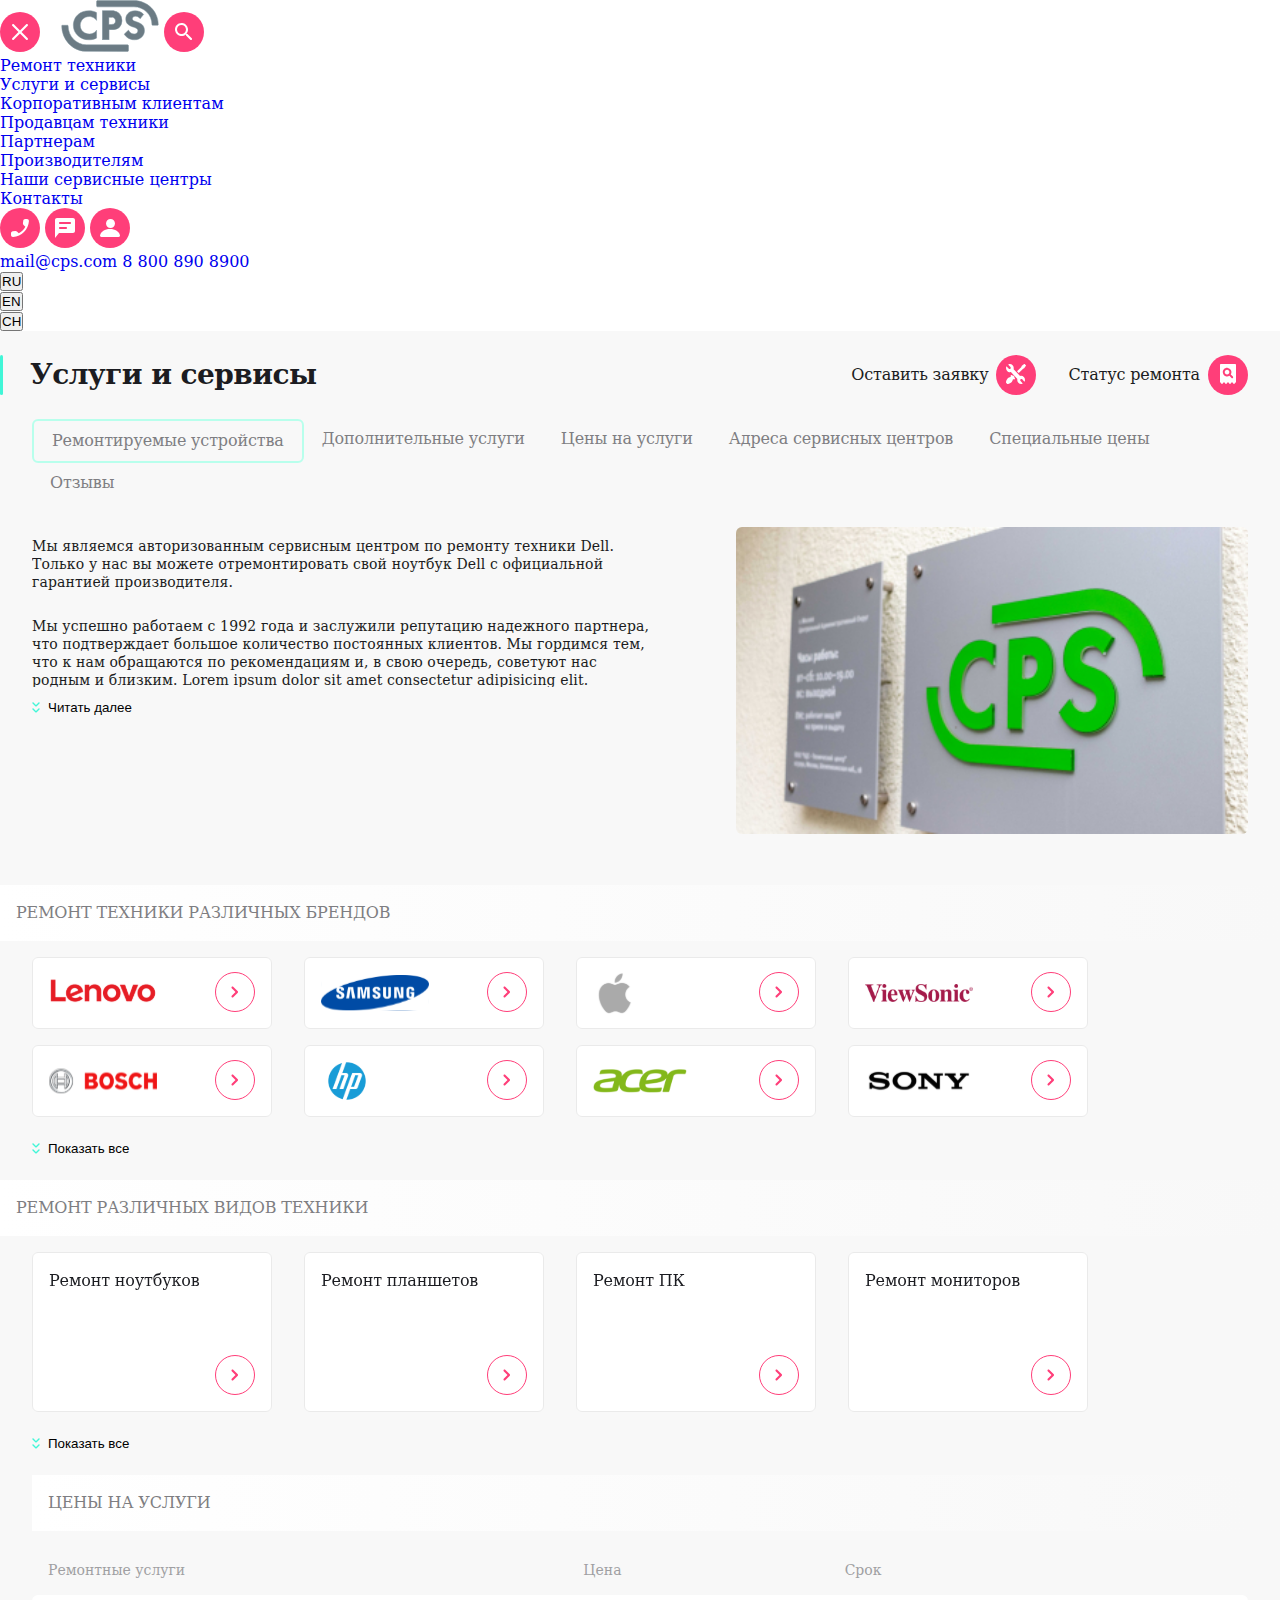
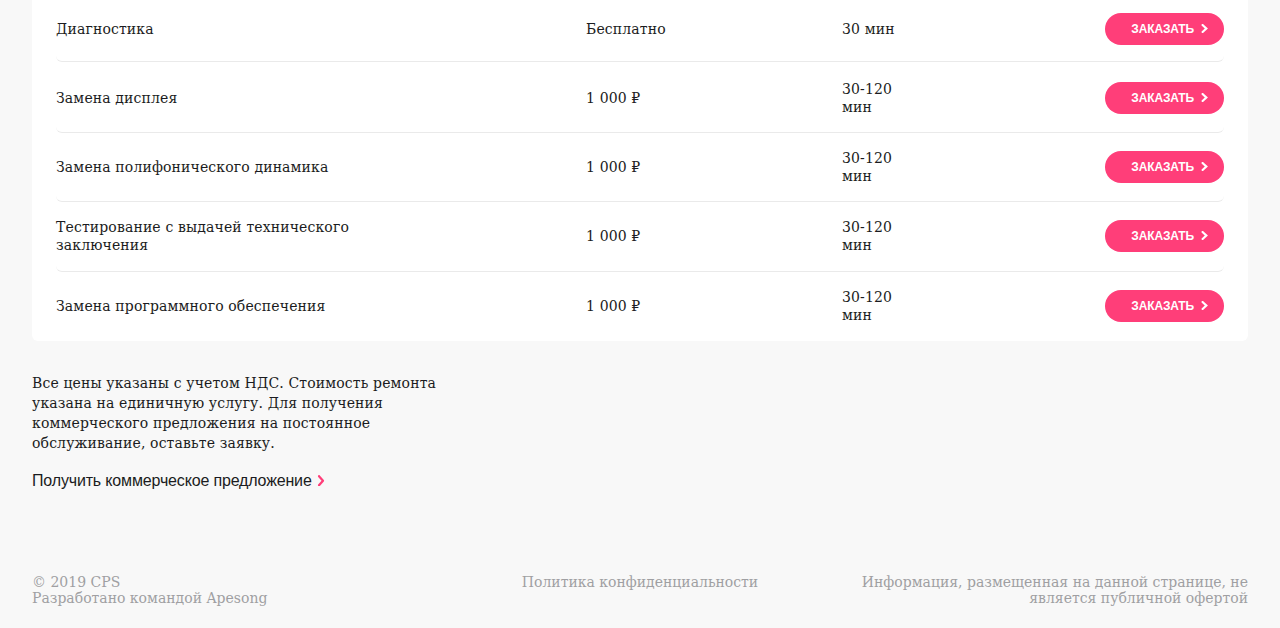
==== index.html @ eab9029c "feat: implement clickable menu for tablet" ====
<!DOCTYPE html>
<html lang="en">

<head>
  <meta charset="UTF-8">
  <meta name="viewport" content="width=device-width, initial-scale=1.0">
  <title>CPS website</title>
  <link rel="stylesheet" href="https://cdn.jsdelivr.net/npm/swiper@11/swiper-bundle.min.css" />
  <script src="https://cdn.jsdelivr.net/npm/swiper@11/swiper-bundle.min.js"></script>
  <link rel="stylesheet" href="./styles/style.css">
</head>

<body>
  <div class="overlay overlay-menu overlay--hidden"></div>
  <aside class="menu">
    <header class="menu__header">
      <button class="nav-button nav-button__menu-close">
      </button>
      <a class="menu__header-logo" href="#">
        <img src="img/menu/logo.svg" alt="cps logo">
      </a>
      <button class="nav-button nav-button__search">
      </button>
    </header>
    <nav class="menu__nav">
      <ul class="menu__nav-list">
        <li class="menu__nav-item">
          <a href="#" class="menu__nav-link menu__nav-link--active">Ремонт техники</a>
        </li>
        <li>
          <a href="#" class="menu__nav-link">Услуги и сервисы</a>
        </li>
        <li>
          <a href="#" class="menu__nav-link">Корпоративным клиентам</a>
        </li>
        <li>
          <a href="#" class="menu__nav-link">Продавцам техники</a>
        </li>
        <li>
          <a href="#" class="menu__nav-link">Партнерам</a>
        </li>
        <li>
          <a href="#" class="menu__nav-link">Производителям</a>
        </li>
        <li>
          <a href="#" class="menu__nav-link">Наши сервисные центры</a>
        </li>
        <li>
          <a href="#" class="menu__nav-link">Контакты</a>
        </li>
      </ul>
    </nav>
    <footer class="menu__footer">
      <div class="menu__footer-contacts">
        <button class="nav-button nav-button__phone"></button>
        <button class="nav-button nav-button__chat"></button>
        <button class="nav-button nav-button__profile"></button>
      </div>
      <a class="menu__footer-link" href="mailto:mail@cps.com">mail@cps.com</a>
      <a href="tel:+8 800 890 8900" class="menu__footer-phone">8 800 890 8900</a>
      <ul class="menu__footer-btns">
        <li>
          <button class="menu__footer-btn menu__footer-btn--active">RU</button>
        </li>
        <li>
          <button class="menu__footer-btn">EN</button>
        </li>
        <li>
          <button class="menu__footer-btn">CH</button>
        </li>
      </ul>
    </footer>
  </aside>
  <header class="header">
    <nav class="header__nav container">
      <div class="header__left">
        <button class="nav-button nav-button__menu">
        </button>
        <a class="header__logo" href="#">
          <img src="img/header/logo.svg" alt="cps logo">
        </a>
        <hr class="header__hr">
      </div>
      <div class="header__right">
        <div class="header__subright header__subright--hidden">
          <button class="nav-button nav-button__phone">
          </button>
          <button class="nav-button nav-button__chat">
          </button>
          <button class="nav-button nav-button__profile">
          </button>
        </div>
        <hr class="header__hr header__hr--hidden">
        <div class="header__subright">
          <button class="nav-button nav-button__repair">
          </button>
          <button class="nav-button nav-button__status">
          </button>
        </div>
      </div>
    </nav>
  </header>

  <main class="main">
    <section class="main__services services container">
      <div class="services__header">
        <h1 class="services__title">Услуги и сервисы</h1>
        <div class="services__btns">
          <div class="services__btn-box">
            <label class="services__btn-text">Оставить заявку</label>
            <button class="nav-button services__repair">
              <img src="./img/header/repair.svg" alt="repair icon">
            </button>
          </div>
          <div class="services__btn-box">
            <label class="services__btn-text">Статус ремонта</label>
            <button class="nav-button services__status">
              <img src="./img/header/status.svg" alt="status icon">
            </button>
          </div>
        </div>
      </div>
      <nav class="services__slide-menu">
        <ul class="services__tabs">
          <li>
            <a href="#" class="services__tab services__tab--active">Ремонтируемые устройства</a>
          </li>
          <li>
            <a href="#" class="services__tab">Дополнительные услуги</a>
          </li>
          <li>
            <a href="#" class="services__tab">Цены на услуги</a>
          </li>
          <li>
            <a href="#" class="services__tab">Адреса сервисных центров</a>
          </li>
          <li>
            <a href="#" class="services__tab">Специальные цены</a>
          </li>
          <li>
            <a href="#" class="services__tab">Отзывы</a>
          </li>
        </ul>
      </nav>
      <article class="services__tab-content">
        <div class="services__content-box">
          <div class="services__text-box">
            <p class="services__text">Мы являемся авторизованным сервисным центром по ремонту
              техники Dell. Только у нас
              вы можете отремонтировать свой ноутбук Dell с официальной гарантией производителя.</p>
            <p class="services__text">Мы успешно работаем с 1992 года и заслужили репутацию
              надежного партнера, что подтверждает большое количество постоянных клиентов. Мы гордимся тем, что к нам
              обращаются по рекомендациям и, в свою очередь, советуют нас родным и близким. Lorem ipsum dolor sit amet
              consectetur adipisicing elit. Magnam amet ut animi
              commodi eaque dolorum debitis aperiam rem! Suscipit asperiores expedita inventore veritatis laboriosam
              quos?</p>
          </div>
          <div class="more services__more">
            <img src="./img/services/more.svg" alt="" class="more__img">
            <button class="more__btn read-more">
              Читать далее
            </button>
          </div>
        </div>
        <picture class="services__pic">
          <source srcset="./img/services/company-md.jpg" media="(min-width: 768px)">
          <source srcset="./img/services/company-lg.jpg" media="(min-width: 1120px)">
          <img class="services__img" src="./img/services/company-sm.jpg" alt="company image">
        </picture>
      </article>
    </section>
    <section class="service main__service-brands">
      <h2 class="service__title">Ремонт техники различных брендов</h2>
      <div class="service__swiper swiper">
        <ul class="service__list container swiper-wrapper">
          <li class="service__item swiper-slide">
            <img src="./img/service/lenovo.svg" alt="lenovo logo">
            <a href="#" class="arrow-btn service__arrow"></a>
          </li>
          <li class="service__item swiper-slide">
            <img src="./img/service/samsung.svg" alt="samsung logo">
            <a href="#" class="arrow-btn service__arrow"></a>
          </li>
          <li class="service__item swiper-slide">
            <img src="./img/service/apple.svg" alt="apple logo">
            <a href="#" class="arrow-btn service__arrow"></a>
          </li>
          <li class="service__item swiper-slide">
            <img src="./img/service/viewsonic.svg" alt="view sonic logo">
            <a href="#" class="arrow-btn service__arrow"></a>
          </li>
          <li class="service__item swiper-slide">
            <img src="./img/service/bosch.svg" alt="bosch logo">
            <a href="#" class="arrow-btn service__arrow"></a>
          </li>
          <li class="service__item swiper-slide">
            <img src="./img/service/hp.svg" alt="hp logo">
            <a href="#" class="arrow-btn service__arrow"></a>
          </li>
          <li class="service__item swiper-slide">
            <img src="./img/service/acer.svg" alt="acer logo">
            <a href="#" class="arrow-btn service__arrow"></a>
          </li>
          <li class="service__item swiper-slide">
            <img src="./img/service/sony.svg" alt="sony logo">
            <a href="#" class="arrow-btn service__arrow"></a>
          </li>
          <li class="service__item swiper-slide">
            <img src="./img/service/lenovo.svg" alt="lenovo logo">
            <a href="#" class="arrow-btn service__arrow"></a>
          </li>
          <li class="service__item swiper-slide">
            <img src="./img/service/samsung.svg" alt="samsung logo">
            <a href="#" class="arrow-btn service__arrow"></a>
          </li>
          <li class="service__item swiper-slide">
            <img src="./img/service/apple.svg" alt="apple logo">
            <a href="#" class="arrow-btn service__arrow"></a>
          </li>
        </ul>
        <div class="swiper-pagination"></div>
      </div>
      <div class="more service__more container">
        <img src="./img/services/more.svg" alt="" class="more__img">
        <button class="more__btn show-more">
          Показать все
        </button>
      </div>
    </section>
    <section class="service main__service-tech">
      <h2 class="service__title">Ремонт различных видов техники</h2>
      <div class="service__swiper service__swiper--big swiper">
        <ul class="service__list container swiper-wrapper">
          <li class="service__item service__item--big swiper-slide">
            <p class="service__text">Ремонт ноутбуков</p>
            <a href="#" class="arrow-btn service__arrow"></a>
          </li>
          <li class="service__item service__item--big swiper-slide">
            <p class="service__text">Ремонт планшетов</p>
            <a href="#" class="arrow-btn service__arrow"></a>
          </li>
          <li class="service__item service__item--big swiper-slide">
            <p class="service__text">Ремонт ПК </p>
            <a href="#" class="arrow-btn service__arrow"></a>
          </li>
          <li class="service__item service__item--big swiper-slide">
            <p class="service__text">Ремонт мониторов </p>
            <a href="#" class="arrow-btn service__arrow"></a>
          </li>
          <li class="service__item service__item--big swiper-slide">
            <p class="service__text">Ремонт ноутбуков</p>
            <a href="#" class="arrow-btn service__arrow"></a>
          </li>
          <li class="service__item service__item--big swiper-slide">
            <p class="service__text">Ремонт планшетов</p>
            <a href="#" class="arrow-btn service__arrow"></a>
          </li>
          <li class="service__item service__item--big swiper-slide">
            <p class="service__text">Ремонт ПК </p>
            <a href="#" class="arrow-btn service__arrow"></a>
          </li>
          <li class="service__item service__item--big swiper-slide">
            <p class="service__text">Ремонт мониторов </p>
            <a href="#" class="arrow-btn service__arrow"></a>
          </li>
          <li class="service__item service__item--big swiper-slide">
            <p class="service__text">Ремонт ноутбуков</p>
            <a href="#" class="arrow-btn service__arrow"></a>
          </li>
          <li class="service__item service__item--big swiper-slide">
            <p class="service__text">Ремонт планшетов</p>
            <a href="#" class="arrow-btn service__arrow"></a>
          </li>
        </ul>
        <div class="swiper-pagination"></div>
      </div>
      <div class="more service__more container">
        <img src="./img/services/more.svg" alt="" class="more__img">
        <button class="more__btn show-more">
          Показать все
        </button>
      </div>
    </section>
    <section class="price main__service-price container">
      <h2 class="price__title">Цены на услуги</h2>
      <div class="price-item price-item--subtitles-hidden">
        <p class="price-item__subtitle">Ремонтные услуги</p>
        <p class="price-item__subtitle">Цена</p>
        <p class="price-item__subtitle">Срок</p>
      </div>
      <ul class="price__list--hidden">
        <li class="price-item">
          <p class="price-item__desc">Диагностика</p>
          <p class="price-item__desc">Бесплатно</p>
          <p class="price-item__desc">30 мин</p>
          <button class="price-btn">Заказать</button>
        </li>
        <li class="price-item">
          <p class="price-item__desc">Замена дисплея</p>
          <p class="price-item__desc">1 000 ₽</p>
          <p class="price-item__desc">30-120 мин</p>
          <button class="price-btn">Заказать</button>
          </div>
        </li>
        <li class="price-item">
          <p class="price-item__desc">Замена полифонического динамика</p>
          <p class="price-item__desc">1 000 ₽</p>
          <p class="price-item__desc">30-120 мин</p>
          <button class="price-btn">Заказать</button>
          </div>
        </li>
        <li class="price-item">
          <p class="price-item__desc">Тестирование с выдачей технического заключения</p>
          <p class="price-item__desc">1 000 ₽</p>
          <p class="price-item__desc">30-120 мин</p>
          <button class="price-btn">Заказать</button>
        </li>
        <li class="price-item">
          <p class="price-item__desc">Замена программного обеспечения</p>
          <p class="price-item__desc">1 000 ₽</p>
          <p class="price-item__desc">30-120 мин</p>
          <button class="price-btn">Заказать</button>
          </div>
        </li>
      </ul>
      <div class="price__swiper price__swiper-price swiper">
        <ul class="price__list swiper-wrapper">
          <li class="price-item swiper-slide">
            <div class="price-item__box">
              <p class="price-item__subtitle">Ремонтные услуги</p>
              <p class="price-item__desc">Тестирование с выдачей технического заключения</p>
            </div>
            <div class="price-item__box">
              <p class="price-item__subtitle">Цена</p>
              <p class="price-item__desc">Бесплатно</p>
            </div>
            <div class="price-item__box">
              <p class="price-item__subtitle">Срок</p>
              <p class="price-item__desc">30 мин</p>
              <button class="price-btn">Заказать</button>
            </div>
          </li>
          <li class="price-item swiper-slide">
            <div class="price-item__box">
              <p class="price-item__subtitle">Ремонтные услуги</p>
              <p class="price-item__desc">Диагностика</p>
            </div>
            <div class="price-item__box">
              <p class="price-item__subtitle">Цена</p>
              <p class="price-item__desc">Бесплатно</p>
            </div>
            <div class="price-item__box">
              <p class="price-item__subtitle">Срок</p>
              <p class="price-item__desc">30 мин</p>
              <button class="price-btn">Заказать</button>
            </div>
          </li>
          <li class="price-item swiper-slide">
            <div class="price-item__box">
              <p class="price-item__subtitle">Ремонтные услуги</p>
              <p class="price-item__desc">Замена дисплея</p>
            </div>
            <div class="price-item__box">
              <p class="price-item__subtitle">Цена</p>
              <p class="price-item__desc">1 000 ₽</p>
            </div>
            <div class="price-item__box">
              <p class="price-item__subtitle">Срок</p>
              <p class="price-item__desc">30-120 мин</p>
              <button class="price-btn">Заказать</button>
            </div>
          </li>
          <li class="price-item swiper-slide">
            <div class="price-item__box">
              <p class="price-item__subtitle">Ремонтные услуги</p>
              <p class="price-item__desc">Замена полифонического динамика</p>
            </div>
            <div class="price-item__box">
              <p class="price-item__subtitle">Цена</p>
              <p class="price-item__desc">1 000 ₽</p>
            </div>
            <div class="price-item__box">
              <p class="price-item__subtitle">Срок</p>
              <p class="price-item__desc">30-120 мин</p>
              <button class="price-btn">Заказать</button>
            </div>
          </li>
          <li class="price-item swiper-slide">
            <div class="price-item__box">
              <p class="price-item__subtitle">Ремонтные услуги</p>
              <p class="price-item__desc">Замена программного обеспечения</p>
            </div>
            <div class="price-item__box">
              <p class="price-item__subtitle">Цена</p>
              <p class="price-item__desc">1 000 ₽</p>
            </div>
            <div class="price-item__box">
              <p class="price-item__subtitle">Срок</p>
              <p class="price-item__desc">30-120 мин</p>
              <button class="price-btn">Заказать</button>
            </div>
          </li>
        </ul>
        <div class="swiper-pagination"></div>
      </div>
      <p class="price__price-offer">Все цены указаны с учетом НДС. Стоимость ремонта указана на единичную услугу. Для
        получения коммерческого предложения на постоянное обслуживание, оставьте заявку.</p>
      <button class="price__price-btn">Получить коммерческое предложение</button>
    </section>
  </main>

  <footer class="footer">
    <div class="footer__content container">
      <p class="footer__text">© 2019 CPS<br>
        Разработано командой Apesong </p>
      <p class="footer__text">Политика конфиденциальности</p>
      <p class="footer__text">Информация, размещенная на данной странице, не является публичной офертой</p>
    </div>
  </footer>

  <script src="./scripts/swiper.js"></script>
  <script src="./scripts/showRepairServices.js"></script>
  <script src="./scripts/readMore.js"></script>
  <script src="./scripts/menuScript.js"></script>
</body>

</html>
---- styles/style.css ----
.arrow-btn {
  background: url("../../img/service/arrow.svg") no-repeat center;
  width: 40px;
  height: 40px;
  border: 1px solid #ff3e79;
  border-radius: 50%;
  display: block;
}

.container {
  margin: 0 auto;
  padding: 0 16px;
}

.service__title {
  font-weight: 400;
  font-size: 16px;
  line-height: 150%;
  letter-spacing: -0.01em;
  text-transform: uppercase;
  color: #7e7e82;
  margin-bottom: 16px;
  background: linear-gradient(270deg, #f8f8f8 0%, #fff 100%);
  padding: 16px;
}
.service__swiper {
  min-width: 320px;
  height: 115px;
}
.service__swiper--big {
  height: 203px;
}
.service__list {
  display: flex;
  gap: 16px;
}
.service__item {
  display: flex;
  padding: 16px;
  border: 1px solid #eaeaea;
  border-radius: 6px;
  justify-content: space-between;
  align-items: center;
  box-sizing: border-box;
  width: 240px;
  height: 72px;
  background-color: #fff;
}
.service__item--big {
  height: 160px;
  flex-direction: column;
}
.service__text {
  font-weight: 500;
  font-size: 16px;
  line-height: 150%;
  letter-spacing: -0.01em;
  color: #1b1c21;
  align-self: flex-start;
}
.service__arrow {
  align-self: flex-end;
}
.service__item img {
  max-width: 108px;
}

.swiper-pagination-bullet {
  width: 12px;
  height: 12px;
  background-color: #979797;
}

.swiper-pagination-bullet-active {
  background-color: #b5b6bc;
}

.more.service__more {
  display: none;
}

@media (768px <= width < 1120px) {
  .container {
    margin: 0 auto;
    padding: 0 24px;
  }
  .service__header {
    padding: 16px 24px;
    margin-bottom: 24px;
  }
  .service__swiper {
    height: 160px;
    margin-bottom: 24px;
    transition: height 0.3s;
  }
  .service__list {
    flex-wrap: wrap;
    row-gap: 16px;
    -moz-column-gap: 24px;
         column-gap: 24px;
    height: 160px;
  }
  .service__item {
    width: 224px;
  }
  .more.more.service__more {
    display: flex;
  }
}
@media (width >= 1120px) {
  .container {
    margin: 0 auto;
    padding: 0 32px;
  }
  .service__header {
    padding: 16px 32px;
    margin-bottom: 24px;
  }
  .service__swiper {
    height: 160px;
    margin-bottom: 24px;
    transition: height 0.3s;
  }
  .service__list {
    flex-wrap: wrap;
    row-gap: 16px;
    -moz-column-gap: 32px;
         column-gap: 32px;
    height: 160px;
  }
  .service__item {
    width: 240px;
  }
  .more.service__more {
    display: flex;
  }
}
.more {
  display: flex;
  gap: 8px;
  align-items: center;
  cursor: pointer;
}
.more__btn {
  border: none;
  background: none;
  cursor: pointer;
}

.nav-button {
  cursor: pointer;
  background: #ff3e79 no-repeat center;
  transition: opacity 0.3s ease;
}
.nav-button__menu, .nav-button__repair, .nav-button__phone, .nav-button__chat, .nav-button__profile, .nav-button__status, .nav-button__menu-close, .nav-button__search {
  border: none;
  border-radius: 20px;
  width: 40px;
  height: 40px;
}
.nav-button__menu {
  background-image: url(../img/header/menu.svg);
}
.nav-button__phone {
  background-image: url(../img/header/phone.svg);
}
.nav-button__repair {
  background-image: url(../img/header/repair.svg);
}
.nav-button__status {
  background-image: url(../img/header/status.svg);
}
.nav-button__chat {
  background-image: url(../img/header/chat.svg);
}
.nav-button__profile {
  background-image: url(../img/header/profile.svg);
}
.nav-button__menu-close {
  background-image: url(../../img/menu/close.svg);
  margin-right: 16px;
}
.nav-button__search {
  background-image: url(../../img/menu/search.svg);
}

.nav-button:hover {
  opacity: 0.5;
}

.price-btn {
  position: absolute;
  right: 16px;
  bottom: 16px;
  font-weight: 700;
  font-size: 12px;
  line-height: 200%;
  letter-spacing: -0.01em;
  text-transform: uppercase;
  text-align: right;
  color: #fff;
  border: none;
  border-radius: 16px;
  background-color: #ff3e79;
  padding: 4px 16px 4px 12px;
  cursor: pointer;
}

.price-btn::after {
  content: "";
  background: url("../../img/price/order-arrow.svg") no-repeat right;
  display: inline-block;
  width: 7px;
  height: 9px;
  padding-left: 14px;
}

@media (768px <= width < 1120px) {
  .price-btn {
    position: unset;
  }
}
@media (width >= 1120px) {
  .price-btn {
    position: unset;
  }
}
.price-item {
  background-color: #fff;
  border: none;
  border-radius: 6px;
  width: 260px;
  height: 200px;
  display: flex;
  flex-direction: column;
  gap: 16px;
  padding: 16px;
  box-sizing: border-box;
  position: relative;
}
.price-item__box {
  display: flex;
  flex-direction: column;
  gap: 4px;
}
.price-item__subtitle {
  font-weight: 500;
  font-size: 14px;
  line-height: 114%;
  color: #7e7e82;
  opacity: 0.72;
}
.price-item__desc {
  font-weight: 400;
  font-size: 14px;
  line-height: 129%;
  letter-spacing: 0.01em;
  color: #1b1c21;
}

.price-item--subtitles-hidden {
  display: none;
}

@media (768px <= width < 1120px) {
  .price-item {
    width: 100%;
    height: auto;
    border-bottom: 1px solid #eaeaea;
    padding: 16px 0;
    display: grid;
    grid-template-columns: 348px 74px 81px 119px;
    align-items: center;
    justify-content: space-between;
  }
  .price-item:last-child {
    border: none;
  }
  .price-item--subtitles-hidden {
    border: none;
    background-color: #f8f8f8;
    padding: 16px;
  }
}
@media (width >= 1120px) {
  .price-item {
    width: 100%;
    height: auto;
    border-bottom: 1px solid #eaeaea;
    padding: 16px 0;
    display: grid;
    grid-template-columns: 348px 74px 81px 119px;
    align-items: center;
    justify-content: space-between;
  }
  .price-item:last-child {
    border: none;
  }
  .price-item--subtitles-hidden {
    border: none;
    background-color: #f8f8f8;
    padding: 16px;
  }
}
.price__title {
  font-weight: 400;
  font-size: 16px;
  line-height: 150%;
  letter-spacing: -0.01em;
  text-transform: uppercase;
  color: #7e7e82;
  margin-bottom: 16px;
  background: linear-gradient(270deg, #f8f8f8 0%, #fff 100%);
  padding: 16px;
}
.price__swiper {
  min-width: 320px;
  height: 115px;
}
.price__swiper-price {
  height: 244px;
  margin-bottom: 16px;
}
.price__list {
  display: flex;
  gap: 16px;
  position: relative;
}
.price__list--hidden {
  display: none;
}
.price__price-offer {
  font-weight: 400;
  font-size: 14px;
  line-height: 143%;
  letter-spacing: 0.01em;
  color: #1b1c21;
  margin-bottom: 16px;
  max-width: 421px;
}
.price__price-btn {
  font-weight: 500;
  font-size: 16px;
  line-height: 150%;
  letter-spacing: -0.01em;
  color: #1b1c21;
  background-color: #f8f8f8;
  border: none;
  width: 62%;
  text-align: left;
  cursor: pointer;
}
.price__price-btn::after {
  content: "";
  display: inline-block;
  background: url("../../img/price/offer-arrow.svg") no-repeat 0 2px;
  margin-left: 5px;
  width: 8px;
  height: 13px;
}

@media (768px <= width < 1120px) {
  .price__swiper {
    display: none;
  }
  .price__list--hidden {
    display: grid;
    grid-template-rows: repeat(5, 1fr);
    align-items: center;
    border: none;
    border-radius: 6px;
    background-color: #fff;
    padding: 0 16px 0 16px;
    margin-bottom: 24px;
  }
}
@media (width >= 1120px) {
  .price__swiper {
    display: none;
  }
  .price__list--hidden {
    display: grid;
    grid-template-rows: repeat(5, 1fr);
    align-items: center;
    border: none;
    border-radius: 6px;
    background-color: #fff;
    padding: 0 24px;
    margin-bottom: 32px;
  }
}
.nav-button {
  cursor: pointer;
  background: #ff3e79 no-repeat center;
  transition: opacity 0.3s ease;
}
.nav-button__menu, .nav-button__repair, .nav-button__phone, .nav-button__chat, .nav-button__profile, .nav-button__status, .nav-button__menu-close, .nav-button__search {
  border: none;
  border-radius: 20px;
  width: 40px;
  height: 40px;
}
.nav-button__menu {
  background-image: url(../img/header/menu.svg);
}
.nav-button__phone {
  background-image: url(../img/header/phone.svg);
}
.nav-button__repair {
  background-image: url(../img/header/repair.svg);
}
.nav-button__status {
  background-image: url(../img/header/status.svg);
}
.nav-button__chat {
  background-image: url(../img/header/chat.svg);
}
.nav-button__profile {
  background-image: url(../img/header/profile.svg);
}
.nav-button__menu-close {
  background-image: url(../../img/menu/close.svg);
  margin-right: 16px;
}
.nav-button__search {
  background-image: url(../../img/menu/search.svg);
}

.nav-button:hover {
  opacity: 0.5;
}

@media (768px <= width < 1120px) {
  .menu {
    box-shadow: 16px 0 52px 0 rgba(14, 24, 80, 0.2), -2px 0 4px 0 rgba(69, 79, 126, 0.02);
    background: #fff;
    width: 320px;
    position: absolute;
    z-index: 60;
    display: none;
  }
  .menu__header {
    display: flex;
    align-items: center;
    padding: 18px 24px 0 24px;
    margin-bottom: 46px;
  }
  .menu__header-logo {
    margin-right: 78px;
  }
  .menu__header-logo img {
    vertical-align: top;
  }
  .menu__nav {
    margin-bottom: 268px;
    padding: 0 24px;
  }
  .menu__nav-list {
    list-style: none;
    display: flex;
    flex-direction: column;
    gap: 32px;
  }
  .menu__nav-link {
    position: relative;
    font-weight: 500;
    font-size: 16px;
    line-height: 150%;
    letter-spacing: -0.01em;
    color: #1b1c21;
    transition: color 0.3s ease;
    display: block;
  }
  .menu__nav-link:hover {
    color: #7e7e82;
  }
  .menu__nav-link--active::before {
    content: "";
    position: absolute;
    left: -24px;
    top: -4px;
    border: none;
    height: 32px;
    width: 4px;
    background-color: #41f6d7;
    border-radius: 0 10px 10px 0;
  }
  .menu__footer {
    padding: 0 24px 32px 24px;
  }
  .menu__footer-contacts {
    display: flex;
    gap: 16px;
    margin-bottom: 16px;
  }
  .menu__footer-link {
    display: block;
    font-weight: 500;
    font-size: 16px;
    line-height: 150%;
    letter-spacing: -0.01em;
    color: #1b1c21;
    margin-bottom: 12px;
  }
  .menu__footer-phone {
    display: block;
    font-weight: 700;
    font-size: 24px;
    line-height: 133%;
    letter-spacing: -0.03em;
    color: #1b1c21;
    margin-bottom: 40px;
  }
  .menu__footer-btns {
    display: flex;
    gap: 7px;
    align-items: center;
    list-style: none;
  }
  .menu__footer-btn {
    cursor: pointer;
    border: none;
    background-color: #fff;
    font-weight: 500;
    font-size: 16px;
    line-height: 150%;
    letter-spacing: -0.01em;
    color: #1b1c21;
    transition: color 0.2s ease;
  }
  .menu__footer-btn:hover, .menu__footer-btn--active {
    color: #7e7e82;
  }
  .menu--show {
    display: block;
  }
}
@media (768px <= width < 1120px) {
  .overlay {
    background-color: #fff;
    opacity: 0.96;
    position: absolute;
    left: 0;
    top: 0;
    height: 275%;
    width: 100%;
  }
  .overlay-menu {
    z-index: 50;
  }
  .overlay--hidden {
    display: none;
  }
}
html {
  box-sizing: border-box;
}

*,
*:before,
*:after {
  box-sizing: inherit;
}

* {
  margin: 0;
  padding: 0;
  text-decoration: none;
}

body {
  font-family: "TT Lakes", "sans-serif", "serif";
}

.container {
  margin: 0 auto;
  min-width: 320px;
  padding: 0 16px;
}

.header__nav {
  display: flex;
  justify-content: space-between;
  align-items: center;
  gap: 20px;
  padding: 18px 16px;
}
.header__left, .header__right, .header__subright {
  display: flex;
  align-items: center;
  gap: 16px;
}
.header__right {
  gap: 20px;
}
.header__subright--hidden {
  display: none;
}
.header__hr {
  border: none;
  border-radius: 1px;
  width: 2px;
  height: 32px;
  background: #eaeaea;
}
.header__hr--hidden {
  display: none;
}

.main {
  padding-top: 24px;
  padding-bottom: 40px;
  background-color: #f8f8f8;
}
.main__services, .main__service-brands, .main__service-tech {
  margin-bottom: 24px;
}

.services__header {
  display: flex;
  justify-content: space-between;
  align-items: center;
  margin-bottom: 24px;
}
.services__title {
  font-weight: 700;
  font-size: 28px;
  line-height: 143%;
  letter-spacing: -0.02em;
  color: #1b1c21;
  padding-left: 12px;
  position: relative;
  margin-left: -16px;
}
.services__title::before {
  content: " ";
  width: 4px;
  height: 40px;
  border: none;
  border-radius: 0 10px 10px 0;
  background-color: #41f6d7;
  position: absolute;
  left: 0;
}
.services__btns {
  display: none;
  gap: 32px;
  align-items: center;
}
.services__btn-box {
  display: flex;
  gap: 8px;
  align-items: center;
}
.services__repair, .services__status {
  border: none;
  border-radius: 20px;
  width: 40px;
  height: 40px;
}
.services__btn-text {
  font-weight: 500;
  font-size: 16px;
  line-height: 150%;
  letter-spacing: -0.01em;
  text-align: right;
  color: #1b1c21;
}
.services__slide-menu {
  margin-bottom: 24px;
}
.services__tabs {
  display: flex;
  width: 100%;
  overflow-x: auto;
  list-style: none;
}
.services__tabs li {
  flex-shrink: 0;
}
.services__tab {
  display: block;
  border: none;
  background: none;
  padding: 8px 10px 8px 18px;
  font-weight: 500;
  font-size: 16px;
  line-height: 150%;
  letter-spacing: -0.01em;
  color: #7e7e82;
  cursor: pointer;
  min-width: -moz-fit-content;
  min-width: fit-content;
}
.services__tab--active {
  border: 2px solid #b8ffec;
  border-radius: 6px;
}
.services__tab-content, .services__content-box, .services__text-box {
  display: flex;
  flex-direction: column;
  gap: 16px;
}
.services__text-box {
  height: 90px;
  overflow: hidden;
  transition: height 0.3s;
}
.services__text-box--height {
  overflow: unset;
}
.services__text {
  font-weight: 400;
  font-size: 14px;
  line-height: 129%;
  letter-spacing: 0.01em;
  color: #1b1c21;
}
.services__pic {
  height: 176px;
  margin: 0 -16px;
}

.footer {
  background-color: #f8f8f8;
  padding-bottom: 19px;
}
.footer__content {
  display: flex;
  flex-direction: column;
  align-items: center;
  gap: 16px;
}
.footer__text {
  font-weight: 500;
  font-size: 14px;
  line-height: 114%;
  text-align: center;
  color: #7e7e82;
  opacity: 0.72;
}

@media (768px <= width < 1120px) {
  .container {
    min-width: 768px;
    padding: 0 24px;
  }
  .header__nav {
    padding: 18px 24px;
  }
  .header__logo {
    order: 1;
  }
  .header__subright--hidden {
    display: flex;
  }
  .header__hr--hidden {
    display: flex;
  }
  .main {
    padding-top: 28px;
    padding-bottom: 47px;
  }
  .main__services {
    margin-bottom: 32px;
  }
  .services__header {
    margin-bottom: 28px;
  }
  .services__title {
    margin-left: -24px;
    padding-left: 20px;
  }
  .services__slide-menu {
    margin-bottom: 32px;
  }
  .services__tab-content {
    flex-direction: row;
    gap: 48px;
  }
  .services__content-box {
    width: 100%;
    gap: 10px;
  }
  .services__text-box {
    height: 160px;
    width: 86%;
  }
  .services__text {
    line-height: 143%;
  }
  .services__pic {
    height: 208px;
    margin: 0;
  }
  .services__img {
    height: 208px;
    border-radius: 6px;
  }
  .footer {
    padding: 32px 0 25px 0;
  }
  .footer__content {
    display: grid;
    grid-template-columns: repeat(3, 1fr);
    align-items: start;
  }
  .footer__text:first-child {
    text-align: left;
  }
  .footer__text:last-child {
    text-align: right;
  }
}
@media (width >= 1120px) {
  .container {
    min-width: 1120px;
    padding: 0 32px;
  }
  .header__nav {
    display: none;
  }
  .main {
    padding-bottom: 50px;
  }
  .main__services {
    margin-bottom: 51px;
  }
  .services__title {
    margin-left: -32px;
    padding-left: 30px;
  }
  .services__title::before {
    width: 3px;
    border-radius: 2px;
  }
  .services__btns {
    display: flex;
  }
  .services__slide-menu {
    flex-wrap: wrap;
  }
  .services__tabs {
    flex-wrap: wrap;
  }
  .services__tab {
    padding: 8px 18px 8px 18px;
  }
  .services__tab-content {
    flex-direction: row;
    gap: 36px;
  }
  .services__content-box {
    width: 100%;
    gap: 13px;
  }
  .services__text-box {
    height: 160px;
    width: 93%;
  }
  .services__text {
    margin-top: 10px;
  }
  .services__pic {
    height: 307px;
    margin: 0;
  }
  .services__img {
    height: 307px;
    border-radius: 6px;
  }
  .footer {
    padding: 32px 0 21px 0;
  }
  .footer__content {
    display: grid;
    grid-template-columns: repeat(3, 1fr);
    align-items: start;
  }
  .footer__text:first-child {
    text-align: left;
  }
  .footer__text:last-child {
    text-align: right;
  }
}/*# sourceMappingURL=style.css.map */
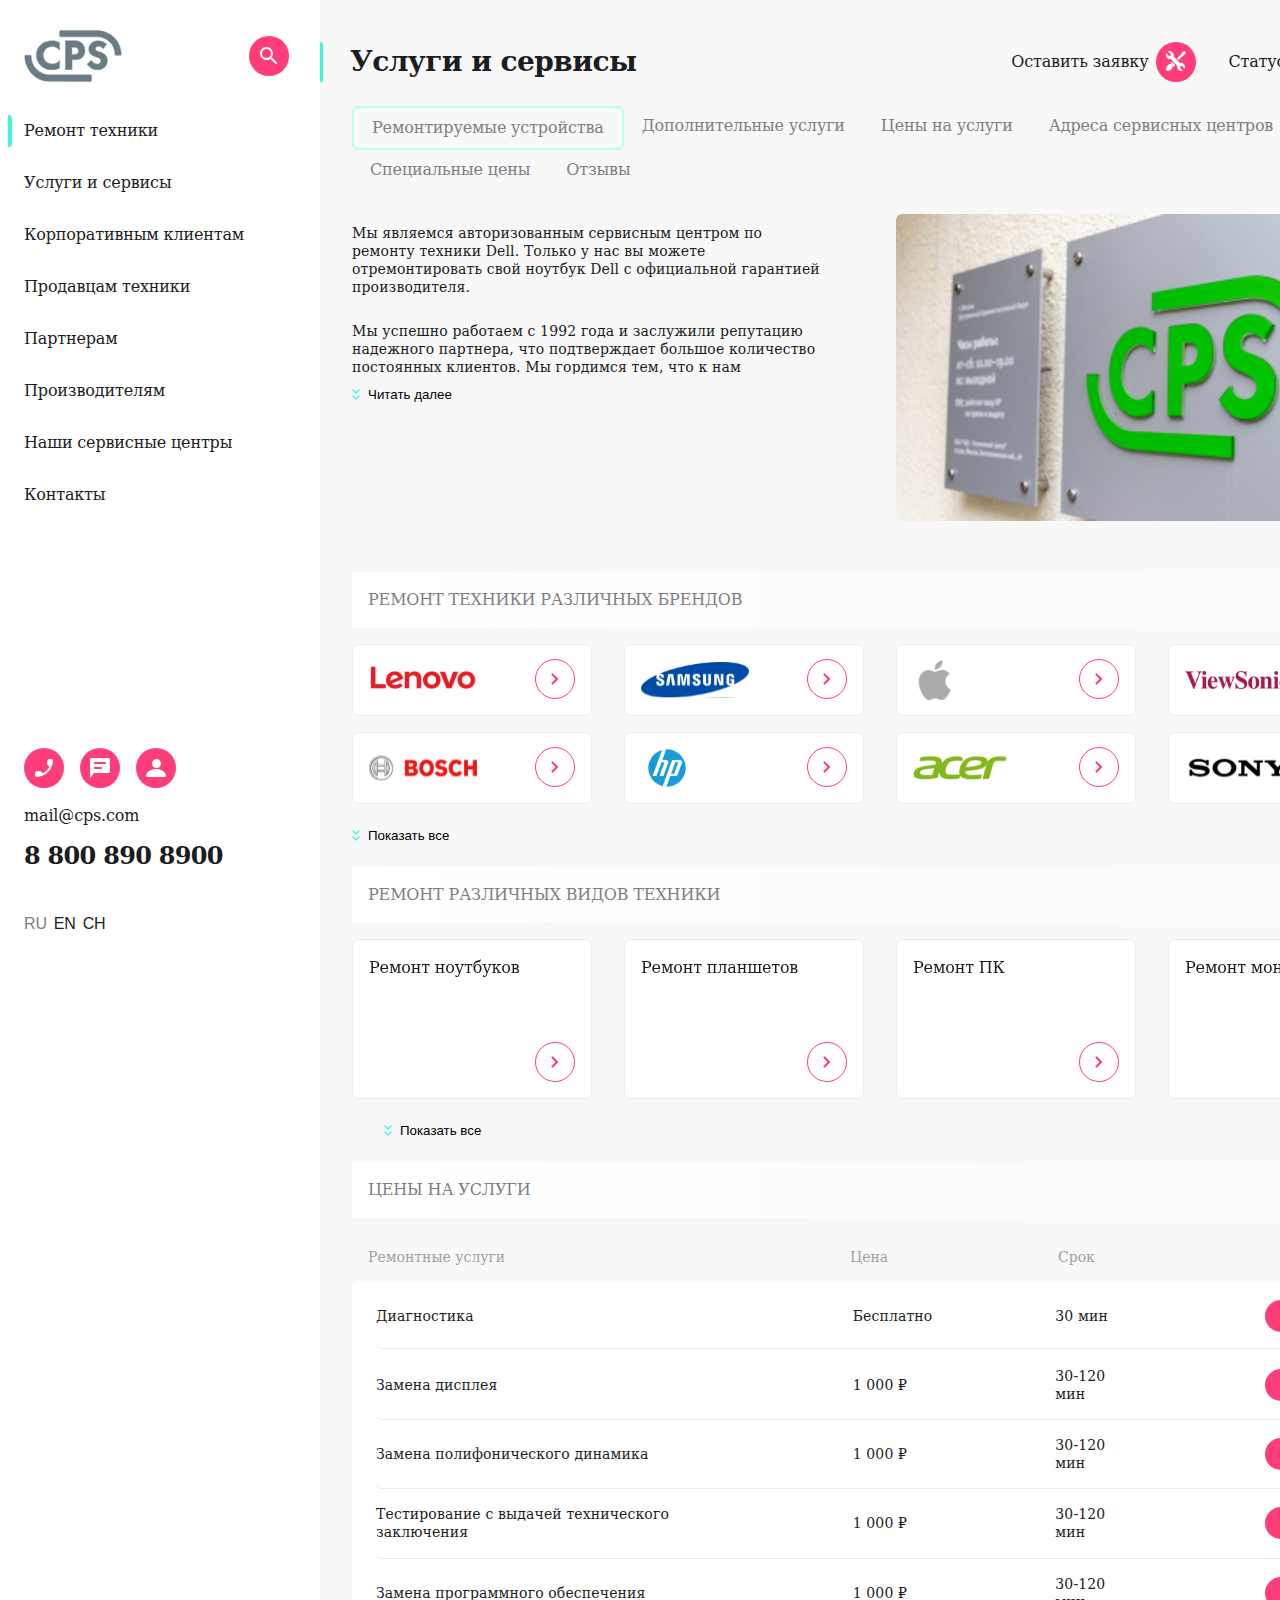
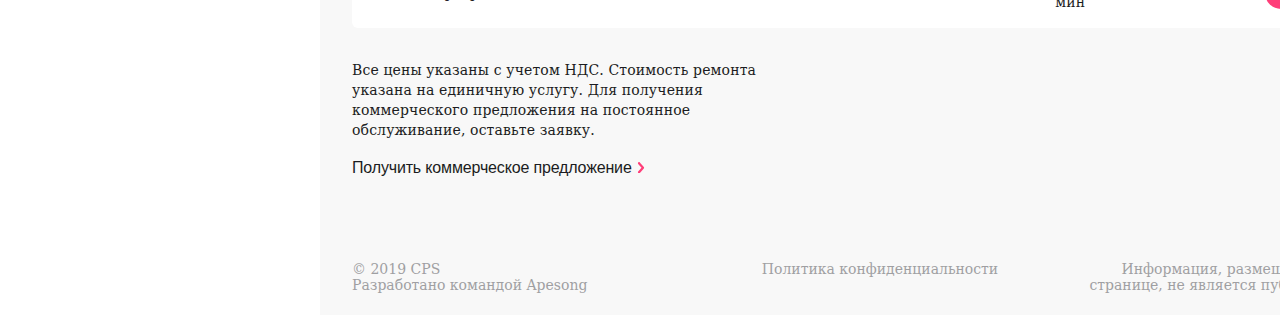
==== commit 6391050f: "feat: implement clickable menu for all layouts" ====
--- a/index.html
+++ b/index.html
@@ -11,412 +11,423 @@
 </head>
 
 <body>
-  <div class="overlay overlay-menu overlay--hidden"></div>
-  <aside class="menu">
-    <header class="menu__header">
-      <button class="nav-button nav-button__menu-close">
-      </button>
-      <a class="menu__header-logo" href="#">
-        <img src="img/menu/logo.svg" alt="cps logo">
-      </a>
-      <button class="nav-button nav-button__search">
-      </button>
-    </header>
-    <nav class="menu__nav">
-      <ul class="menu__nav-list">
-        <li class="menu__nav-item">
-          <a href="#" class="menu__nav-link menu__nav-link--active">Ремонт техники</a>
-        </li>
-        <li>
-          <a href="#" class="menu__nav-link">Услуги и сервисы</a>
-        </li>
-        <li>
-          <a href="#" class="menu__nav-link">Корпоративным клиентам</a>
-        </li>
-        <li>
-          <a href="#" class="menu__nav-link">Продавцам техники</a>
-        </li>
-        <li>
-          <a href="#" class="menu__nav-link">Партнерам</a>
-        </li>
-        <li>
-          <a href="#" class="menu__nav-link">Производителям</a>
-        </li>
-        <li>
-          <a href="#" class="menu__nav-link">Наши сервисные центры</a>
-        </li>
-        <li>
-          <a href="#" class="menu__nav-link">Контакты</a>
-        </li>
-      </ul>
-    </nav>
-    <footer class="menu__footer">
-      <div class="menu__footer-contacts">
-        <button class="nav-button nav-button__phone"></button>
-        <button class="nav-button nav-button__chat"></button>
-        <button class="nav-button nav-button__profile"></button>
-      </div>
-      <a class="menu__footer-link" href="mailto:mail@cps.com">mail@cps.com</a>
-      <a href="tel:+8 800 890 8900" class="menu__footer-phone">8 800 890 8900</a>
-      <ul class="menu__footer-btns">
-        <li>
-          <button class="menu__footer-btn menu__footer-btn--active">RU</button>
-        </li>
-        <li>
-          <button class="menu__footer-btn">EN</button>
-        </li>
-        <li>
-          <button class="menu__footer-btn">CH</button>
-        </li>
-      </ul>
-    </footer>
-  </aside>
-  <header class="header">
-    <nav class="header__nav container">
-      <div class="header__left">
-        <button class="nav-button nav-button__menu">
+  <section class="page">
+
+    <div class="overlay overlay--z--50 overlay--hidden"></div>
+
+    <aside class="menu">
+      <header class="menu__header">
+        <button class="nav-button nav-button__menu-close">
         </button>
-        <a class="header__logo" href="#">
-          <img src="img/header/logo.svg" alt="cps logo">
+        <a class="menu__header-logo" href="#">
+          <img src="img/menu/logo.svg" alt="cps logo">
         </a>
-        <hr class="header__hr">
-      </div>
-      <div class="header__right">
-        <div class="header__subright header__subright--hidden">
-          <button class="nav-button nav-button__phone">
-          </button>
-          <button class="nav-button nav-button__chat">
-          </button>
-          <button class="nav-button nav-button__profile">
-          </button>
-        </div>
-        <hr class="header__hr header__hr--hidden">
-        <div class="header__subright">
-          <button class="nav-button nav-button__repair">
-          </button>
-          <button class="nav-button nav-button__status">
-          </button>
-        </div>
-      </div>
-    </nav>
-  </header>
-
-  <main class="main">
-    <section class="main__services services container">
-      <div class="services__header">
-        <h1 class="services__title">Услуги и сервисы</h1>
-        <div class="services__btns">
-          <div class="services__btn-box">
-            <label class="services__btn-text">Оставить заявку</label>
-            <button class="nav-button services__repair">
-              <img src="./img/header/repair.svg" alt="repair icon">
-            </button>
-          </div>
-          <div class="services__btn-box">
-            <label class="services__btn-text">Статус ремонта</label>
-            <button class="nav-button services__status">
-              <img src="./img/header/status.svg" alt="status icon">
-            </button>
-          </div>
-        </div>
-      </div>
-      <nav class="services__slide-menu">
-        <ul class="services__tabs">
-          <li>
-            <a href="#" class="services__tab services__tab--active">Ремонтируемые устройства</a>
-          </li>
-          <li>
-            <a href="#" class="services__tab">Дополнительные услуги</a>
-          </li>
-          <li>
-            <a href="#" class="services__tab">Цены на услуги</a>
-          </li>
-          <li>
-            <a href="#" class="services__tab">Адреса сервисных центров</a>
-          </li>
-          <li>
-            <a href="#" class="services__tab">Специальные цены</a>
-          </li>
-          <li>
-            <a href="#" class="services__tab">Отзывы</a>
+        <button class="nav-button nav-button__search">
+        </button>
+      </header>
+      <nav class="menu__nav">
+        <ul class="menu__nav-list">
+          <li>
+            <a href="#" class="menu__nav-link menu__nav-link--active">Ремонт техники</a>
+          </li>
+          <li>
+            <a href="#" class="menu__nav-link">Услуги и сервисы</a>
+          </li>
+          <li>
+            <a href="#" class="menu__nav-link">Корпоративным клиентам</a>
+          </li>
+          <li>
+            <a href="#" class="menu__nav-link">Продавцам техники</a>
+          </li>
+          <li>
+            <a href="#" class="menu__nav-link">Партнерам</a>
+          </li>
+          <li>
+            <a href="#" class="menu__nav-link">Производителям</a>
+          </li>
+          <li>
+            <a href="#" class="menu__nav-link">Наши сервисные центры</a>
+          </li>
+          <li>
+            <a href="#" class="menu__nav-link">Контакты</a>
           </li>
         </ul>
       </nav>
-      <article class="services__tab-content">
-        <div class="services__content-box">
-          <div class="services__text-box">
-            <p class="services__text">Мы являемся авторизованным сервисным центром по ремонту
-              техники Dell. Только у нас
-              вы можете отремонтировать свой ноутбук Dell с официальной гарантией производителя.</p>
-            <p class="services__text">Мы успешно работаем с 1992 года и заслужили репутацию
-              надежного партнера, что подтверждает большое количество постоянных клиентов. Мы гордимся тем, что к нам
-              обращаются по рекомендациям и, в свою очередь, советуют нас родным и близким. Lorem ipsum dolor sit amet
-              consectetur adipisicing elit. Magnam amet ut animi
-              commodi eaque dolorum debitis aperiam rem! Suscipit asperiores expedita inventore veritatis laboriosam
-              quos?</p>
-          </div>
-          <div class="more services__more">
+      <footer class="menu__footer">
+        <div class="menu__footer-contacts">
+          <button class="nav-button nav-button__phone"></button>
+          <button class="nav-button nav-button__chat"></button>
+          <button class="nav-button nav-button__profile"></button>
+        </div>
+        <a class="menu__footer-link" href="mailto:mail@cps.com">mail@cps.com</a>
+        <a href="tel:+8 800 890 8900" class="menu__footer-phone">8 800 890 8900</a>
+        <ul class="menu__footer-btns">
+          <li>
+            <button class="menu__footer-btn menu__footer-btn--active">RU</button>
+          </li>
+          <li>
+            <button class="menu__footer-btn">EN</button>
+          </li>
+          <li>
+            <button class="menu__footer-btn">CH</button>
+          </li>
+        </ul>
+      </footer>
+    </aside>
+
+    <header class="header">
+      <nav class="header__nav container">
+        <div class="header__left">
+          <button class="nav-button nav-button__menu">
+          </button>
+          <a class="header__logo" href="#">
+            <img src="img/header/logo.svg" alt="cps logo">
+          </a>
+          <hr class="header__hr">
+        </div>
+        <div class="header__right">
+          <div class="header__subright header__subright--hidden">
+            <button class="nav-button nav-button__phone">
+            </button>
+            <button class="nav-button nav-button__chat">
+            </button>
+            <button class="nav-button nav-button__profile">
+            </button>
+          </div>
+          <hr class="header__hr header__hr--hidden">
+          <div class="header__subright">
+            <button class="nav-button nav-button__repair">
+            </button>
+            <button class="nav-button nav-button__status">
+            </button>
+          </div>
+        </div>
+      </nav>
+    </header>
+
+    <section class="content">
+
+      <main class="main container">
+        <section class="main__services services">
+          <div class="services__header">
+            <h1 class="services__title">Услуги и сервисы</h1>
+            <div class="services__btns">
+              <div class="services__btn-box">
+                <label class="services__btn-text">Оставить заявку</label>
+                <button class="nav-button services__repair">
+                  <img src="./img/header/repair.svg" alt="repair icon">
+                </button>
+              </div>
+              <div class="services__btn-box">
+                <label class="services__btn-text">Статус ремонта</label>
+                <button class="nav-button services__status">
+                  <img src="./img/header/status.svg" alt="status icon">
+                </button>
+              </div>
+            </div>
+          </div>
+          <nav class="services__slide-menu">
+            <ul class="services__tabs">
+              <li>
+                <a href="#" class="services__tab services__tab--active">Ремонтируемые устройства</a>
+              </li>
+              <li>
+                <a href="#" class="services__tab">Дополнительные услуги</a>
+              </li>
+              <li>
+                <a href="#" class="services__tab">Цены на услуги</a>
+              </li>
+              <li>
+                <a href="#" class="services__tab">Адреса сервисных центров</a>
+              </li>
+              <li>
+                <a href="#" class="services__tab">Специальные цены</a>
+              </li>
+              <li>
+                <a href="#" class="services__tab">Отзывы</a>
+              </li>
+            </ul>
+          </nav>
+          <article class="services__tab-content">
+            <div class="services__content-box">
+              <div class="services__text-box">
+                <p class="services__text">Мы являемся авторизованным сервисным центром по ремонту
+                  техники Dell. Только у нас
+                  вы можете отремонтировать свой ноутбук Dell с официальной гарантией производителя.</p>
+                <p class="services__text">Мы успешно работаем с 1992 года и заслужили репутацию
+                  надежного партнера, что подтверждает большое количество постоянных клиентов. Мы гордимся тем, что к
+                  нам
+                  обращаются по рекомендациям и, в свою очередь, советуют нас родным и близким. Lorem ipsum dolor sit
+                  amet
+                  consectetur adipisicing elit. Magnam amet ut animi
+                  commodi eaque dolorum debitis aperiam rem! Suscipit asperiores expedita inventore veritatis laboriosam
+                  quos?</p>
+              </div>
+              <div class="more services__more">
+                <img src="./img/services/more.svg" alt="" class="more__img">
+                <button class="more__btn read-more">
+                  Читать далее
+                </button>
+              </div>
+            </div>
+            <picture class="services__pic">
+              <source srcset="./img/services/company-md.jpg" media="(min-width: 768px)">
+              <source srcset="./img/services/company-lg.jpg" media="(min-width: 1120px)">
+              <img class="services__img" src="./img/services/company-sm.jpg" alt="company image">
+            </picture>
+          </article>
+        </section>
+        <section class="service main__service-brands">
+          <h2 class="service__title">Ремонт техники различных брендов</h2>
+          <div class="service__swiper swiper">
+            <ul class="service__list swiper-wrapper">
+              <li class="service__item swiper-slide">
+                <img src="./img/service/lenovo.svg" alt="lenovo logo">
+                <a href="#" class="arrow-btn service__arrow"></a>
+              </li>
+              <li class="service__item swiper-slide">
+                <img src="./img/service/samsung.svg" alt="samsung logo">
+                <a href="#" class="arrow-btn service__arrow"></a>
+              </li>
+              <li class="service__item swiper-slide">
+                <img src="./img/service/apple.svg" alt="apple logo">
+                <a href="#" class="arrow-btn service__arrow"></a>
+              </li>
+              <li class="service__item swiper-slide">
+                <img src="./img/service/viewsonic.svg" alt="view sonic logo">
+                <a href="#" class="arrow-btn service__arrow"></a>
+              </li>
+              <li class="service__item swiper-slide">
+                <img src="./img/service/bosch.svg" alt="bosch logo">
+                <a href="#" class="arrow-btn service__arrow"></a>
+              </li>
+              <li class="service__item swiper-slide">
+                <img src="./img/service/hp.svg" alt="hp logo">
+                <a href="#" class="arrow-btn service__arrow"></a>
+              </li>
+              <li class="service__item swiper-slide">
+                <img src="./img/service/acer.svg" alt="acer logo">
+                <a href="#" class="arrow-btn service__arrow"></a>
+              </li>
+              <li class="service__item swiper-slide">
+                <img src="./img/service/sony.svg" alt="sony logo">
+                <a href="#" class="arrow-btn service__arrow"></a>
+              </li>
+              <li class="service__item swiper-slide">
+                <img src="./img/service/lenovo.svg" alt="lenovo logo">
+                <a href="#" class="arrow-btn service__arrow"></a>
+              </li>
+              <li class="service__item swiper-slide">
+                <img src="./img/service/samsung.svg" alt="samsung logo">
+                <a href="#" class="arrow-btn service__arrow"></a>
+              </li>
+              <li class="service__item swiper-slide">
+                <img src="./img/service/apple.svg" alt="apple logo">
+                <a href="#" class="arrow-btn service__arrow"></a>
+              </li>
+            </ul>
+            <div class="swiper-pagination"></div>
+          </div>
+          <div class="more service__more ">
             <img src="./img/services/more.svg" alt="" class="more__img">
-            <button class="more__btn read-more">
-              Читать далее
-            </button>
-          </div>
-        </div>
-        <picture class="services__pic">
-          <source srcset="./img/services/company-md.jpg" media="(min-width: 768px)">
-          <source srcset="./img/services/company-lg.jpg" media="(min-width: 1120px)">
-          <img class="services__img" src="./img/services/company-sm.jpg" alt="company image">
-        </picture>
-      </article>
-    </section>
-    <section class="service main__service-brands">
-      <h2 class="service__title">Ремонт техники различных брендов</h2>
-      <div class="service__swiper swiper">
-        <ul class="service__list container swiper-wrapper">
-          <li class="service__item swiper-slide">
-            <img src="./img/service/lenovo.svg" alt="lenovo logo">
-            <a href="#" class="arrow-btn service__arrow"></a>
-          </li>
-          <li class="service__item swiper-slide">
-            <img src="./img/service/samsung.svg" alt="samsung logo">
-            <a href="#" class="arrow-btn service__arrow"></a>
-          </li>
-          <li class="service__item swiper-slide">
-            <img src="./img/service/apple.svg" alt="apple logo">
-            <a href="#" class="arrow-btn service__arrow"></a>
-          </li>
-          <li class="service__item swiper-slide">
-            <img src="./img/service/viewsonic.svg" alt="view sonic logo">
-            <a href="#" class="arrow-btn service__arrow"></a>
-          </li>
-          <li class="service__item swiper-slide">
-            <img src="./img/service/bosch.svg" alt="bosch logo">
-            <a href="#" class="arrow-btn service__arrow"></a>
-          </li>
-          <li class="service__item swiper-slide">
-            <img src="./img/service/hp.svg" alt="hp logo">
-            <a href="#" class="arrow-btn service__arrow"></a>
-          </li>
-          <li class="service__item swiper-slide">
-            <img src="./img/service/acer.svg" alt="acer logo">
-            <a href="#" class="arrow-btn service__arrow"></a>
-          </li>
-          <li class="service__item swiper-slide">
-            <img src="./img/service/sony.svg" alt="sony logo">
-            <a href="#" class="arrow-btn service__arrow"></a>
-          </li>
-          <li class="service__item swiper-slide">
-            <img src="./img/service/lenovo.svg" alt="lenovo logo">
-            <a href="#" class="arrow-btn service__arrow"></a>
-          </li>
-          <li class="service__item swiper-slide">
-            <img src="./img/service/samsung.svg" alt="samsung logo">
-            <a href="#" class="arrow-btn service__arrow"></a>
-          </li>
-          <li class="service__item swiper-slide">
-            <img src="./img/service/apple.svg" alt="apple logo">
-            <a href="#" class="arrow-btn service__arrow"></a>
-          </li>
-        </ul>
-        <div class="swiper-pagination"></div>
-      </div>
-      <div class="more service__more container">
-        <img src="./img/services/more.svg" alt="" class="more__img">
-        <button class="more__btn show-more">
-          Показать все
-        </button>
-      </div>
-    </section>
-    <section class="service main__service-tech">
-      <h2 class="service__title">Ремонт различных видов техники</h2>
-      <div class="service__swiper service__swiper--big swiper">
-        <ul class="service__list container swiper-wrapper">
-          <li class="service__item service__item--big swiper-slide">
-            <p class="service__text">Ремонт ноутбуков</p>
-            <a href="#" class="arrow-btn service__arrow"></a>
-          </li>
-          <li class="service__item service__item--big swiper-slide">
-            <p class="service__text">Ремонт планшетов</p>
-            <a href="#" class="arrow-btn service__arrow"></a>
-          </li>
-          <li class="service__item service__item--big swiper-slide">
-            <p class="service__text">Ремонт ПК </p>
-            <a href="#" class="arrow-btn service__arrow"></a>
-          </li>
-          <li class="service__item service__item--big swiper-slide">
-            <p class="service__text">Ремонт мониторов </p>
-            <a href="#" class="arrow-btn service__arrow"></a>
-          </li>
-          <li class="service__item service__item--big swiper-slide">
-            <p class="service__text">Ремонт ноутбуков</p>
-            <a href="#" class="arrow-btn service__arrow"></a>
-          </li>
-          <li class="service__item service__item--big swiper-slide">
-            <p class="service__text">Ремонт планшетов</p>
-            <a href="#" class="arrow-btn service__arrow"></a>
-          </li>
-          <li class="service__item service__item--big swiper-slide">
-            <p class="service__text">Ремонт ПК </p>
-            <a href="#" class="arrow-btn service__arrow"></a>
-          </li>
-          <li class="service__item service__item--big swiper-slide">
-            <p class="service__text">Ремонт мониторов </p>
-            <a href="#" class="arrow-btn service__arrow"></a>
-          </li>
-          <li class="service__item service__item--big swiper-slide">
-            <p class="service__text">Ремонт ноутбуков</p>
-            <a href="#" class="arrow-btn service__arrow"></a>
-          </li>
-          <li class="service__item service__item--big swiper-slide">
-            <p class="service__text">Ремонт планшетов</p>
-            <a href="#" class="arrow-btn service__arrow"></a>
-          </li>
-        </ul>
-        <div class="swiper-pagination"></div>
-      </div>
-      <div class="more service__more container">
-        <img src="./img/services/more.svg" alt="" class="more__img">
-        <button class="more__btn show-more">
-          Показать все
-        </button>
-      </div>
-    </section>
-    <section class="price main__service-price container">
-      <h2 class="price__title">Цены на услуги</h2>
-      <div class="price-item price-item--subtitles-hidden">
-        <p class="price-item__subtitle">Ремонтные услуги</p>
-        <p class="price-item__subtitle">Цена</p>
-        <p class="price-item__subtitle">Срок</p>
-      </div>
-      <ul class="price__list--hidden">
-        <li class="price-item">
-          <p class="price-item__desc">Диагностика</p>
-          <p class="price-item__desc">Бесплатно</p>
-          <p class="price-item__desc">30 мин</p>
-          <button class="price-btn">Заказать</button>
-        </li>
-        <li class="price-item">
-          <p class="price-item__desc">Замена дисплея</p>
-          <p class="price-item__desc">1 000 ₽</p>
-          <p class="price-item__desc">30-120 мин</p>
-          <button class="price-btn">Заказать</button>
-          </div>
-        </li>
-        <li class="price-item">
-          <p class="price-item__desc">Замена полифонического динамика</p>
-          <p class="price-item__desc">1 000 ₽</p>
-          <p class="price-item__desc">30-120 мин</p>
-          <button class="price-btn">Заказать</button>
-          </div>
-        </li>
-        <li class="price-item">
-          <p class="price-item__desc">Тестирование с выдачей технического заключения</p>
-          <p class="price-item__desc">1 000 ₽</p>
-          <p class="price-item__desc">30-120 мин</p>
-          <button class="price-btn">Заказать</button>
-        </li>
-        <li class="price-item">
-          <p class="price-item__desc">Замена программного обеспечения</p>
-          <p class="price-item__desc">1 000 ₽</p>
-          <p class="price-item__desc">30-120 мин</p>
-          <button class="price-btn">Заказать</button>
-          </div>
-        </li>
-      </ul>
-      <div class="price__swiper price__swiper-price swiper">
-        <ul class="price__list swiper-wrapper">
-          <li class="price-item swiper-slide">
-            <div class="price-item__box">
-              <p class="price-item__subtitle">Ремонтные услуги</p>
-              <p class="price-item__desc">Тестирование с выдачей технического заключения</p>
-            </div>
-            <div class="price-item__box">
-              <p class="price-item__subtitle">Цена</p>
+            <button class="more__btn show-more">
+              Показать все
+            </button>
+          </div>
+        </section>
+        <section class="service main__service-tech">
+          <h2 class="service__title">Ремонт различных видов техники</h2>
+          <div class="service__swiper service__swiper--big swiper">
+            <ul class="service__list swiper-wrapper">
+              <li class="service__item service__item--big swiper-slide">
+                <p class="service__text">Ремонт ноутбуков</p>
+                <a href="#" class="arrow-btn service__arrow"></a>
+              </li>
+              <li class="service__item service__item--big swiper-slide">
+                <p class="service__text">Ремонт планшетов</p>
+                <a href="#" class="arrow-btn service__arrow"></a>
+              </li>
+              <li class="service__item service__item--big swiper-slide">
+                <p class="service__text">Ремонт ПК </p>
+                <a href="#" class="arrow-btn service__arrow"></a>
+              </li>
+              <li class="service__item service__item--big swiper-slide">
+                <p class="service__text">Ремонт мониторов </p>
+                <a href="#" class="arrow-btn service__arrow"></a>
+              </li>
+              <li class="service__item service__item--big swiper-slide">
+                <p class="service__text">Ремонт ноутбуков</p>
+                <a href="#" class="arrow-btn service__arrow"></a>
+              </li>
+              <li class="service__item service__item--big swiper-slide">
+                <p class="service__text">Ремонт планшетов</p>
+                <a href="#" class="arrow-btn service__arrow"></a>
+              </li>
+              <li class="service__item service__item--big swiper-slide">
+                <p class="service__text">Ремонт ПК </p>
+                <a href="#" class="arrow-btn service__arrow"></a>
+              </li>
+              <li class="service__item service__item--big swiper-slide">
+                <p class="service__text">Ремонт мониторов </p>
+                <a href="#" class="arrow-btn service__arrow"></a>
+              </li>
+              <li class="service__item service__item--big swiper-slide">
+                <p class="service__text">Ремонт ноутбуков</p>
+                <a href="#" class="arrow-btn service__arrow"></a>
+              </li>
+              <li class="service__item service__item--big swiper-slide">
+                <p class="service__text">Ремонт планшетов</p>
+                <a href="#" class="arrow-btn service__arrow"></a>
+              </li>
+            </ul>
+            <div class="swiper-pagination"></div>
+          </div>
+          <div class="more service__more container">
+            <img src="./img/services/more.svg" alt="" class="more__img">
+            <button class="more__btn show-more">
+              Показать все
+            </button>
+          </div>
+        </section>
+        <section class="price main__service-price ">
+          <h2 class="price__title">Цены на услуги</h2>
+          <div class="price-item price-item--subtitles-hidden">
+            <p class="price-item__subtitle">Ремонтные услуги</p>
+            <p class="price-item__subtitle">Цена</p>
+            <p class="price-item__subtitle">Срок</p>
+          </div>
+          <ul class="price__list--hidden">
+            <li class="price-item">
+              <p class="price-item__desc">Диагностика</p>
               <p class="price-item__desc">Бесплатно</p>
-            </div>
-            <div class="price-item__box">
-              <p class="price-item__subtitle">Срок</p>
               <p class="price-item__desc">30 мин</p>
               <button class="price-btn">Заказать</button>
-            </div>
-          </li>
-          <li class="price-item swiper-slide">
-            <div class="price-item__box">
-              <p class="price-item__subtitle">Ремонтные услуги</p>
-              <p class="price-item__desc">Диагностика</p>
-            </div>
-            <div class="price-item__box">
-              <p class="price-item__subtitle">Цена</p>
-              <p class="price-item__desc">Бесплатно</p>
-            </div>
-            <div class="price-item__box">
-              <p class="price-item__subtitle">Срок</p>
-              <p class="price-item__desc">30 мин</p>
-              <button class="price-btn">Заказать</button>
-            </div>
-          </li>
-          <li class="price-item swiper-slide">
-            <div class="price-item__box">
-              <p class="price-item__subtitle">Ремонтные услуги</p>
+            </li>
+            <li class="price-item">
               <p class="price-item__desc">Замена дисплея</p>
-            </div>
-            <div class="price-item__box">
-              <p class="price-item__subtitle">Цена</p>
               <p class="price-item__desc">1 000 ₽</p>
-            </div>
-            <div class="price-item__box">
-              <p class="price-item__subtitle">Срок</p>
               <p class="price-item__desc">30-120 мин</p>
               <button class="price-btn">Заказать</button>
-            </div>
-          </li>
-          <li class="price-item swiper-slide">
-            <div class="price-item__box">
-              <p class="price-item__subtitle">Ремонтные услуги</p>
+              </div>
+            </li>
+            <li class="price-item">
               <p class="price-item__desc">Замена полифонического динамика</p>
-            </div>
-            <div class="price-item__box">
-              <p class="price-item__subtitle">Цена</p>
               <p class="price-item__desc">1 000 ₽</p>
-            </div>
-            <div class="price-item__box">
-              <p class="price-item__subtitle">Срок</p>
               <p class="price-item__desc">30-120 мин</p>
               <button class="price-btn">Заказать</button>
-            </div>
-          </li>
-          <li class="price-item swiper-slide">
-            <div class="price-item__box">
-              <p class="price-item__subtitle">Ремонтные услуги</p>
-              <p class="price-item__desc">Замена программного обеспечения</p>
-            </div>
-            <div class="price-item__box">
-              <p class="price-item__subtitle">Цена</p>
+              </div>
+            </li>
+            <li class="price-item">
+              <p class="price-item__desc">Тестирование с выдачей технического заключения</p>
               <p class="price-item__desc">1 000 ₽</p>
-            </div>
-            <div class="price-item__box">
-              <p class="price-item__subtitle">Срок</p>
               <p class="price-item__desc">30-120 мин</p>
               <button class="price-btn">Заказать</button>
-            </div>
-          </li>
-        </ul>
-        <div class="swiper-pagination"></div>
-      </div>
-      <p class="price__price-offer">Все цены указаны с учетом НДС. Стоимость ремонта указана на единичную услугу. Для
-        получения коммерческого предложения на постоянное обслуживание, оставьте заявку.</p>
-      <button class="price__price-btn">Получить коммерческое предложение</button>
+            </li>
+            <li class="price-item">
+              <p class="price-item__desc">Замена программного обеспечения</p>
+              <p class="price-item__desc">1 000 ₽</p>
+              <p class="price-item__desc">30-120 мин</p>
+              <button class="price-btn">Заказать</button>
+              </div>
+            </li>
+          </ul>
+          <div class="price__swiper price__swiper-price swiper">
+            <ul class="price__list swiper-wrapper">
+              <li class="price-item swiper-slide">
+                <div class="price-item__box">
+                  <p class="price-item__subtitle">Ремонтные услуги</p>
+                  <p class="price-item__desc">Тестирование с выдачей технического заключения</p>
+                </div>
+                <div class="price-item__box">
+                  <p class="price-item__subtitle">Цена</p>
+                  <p class="price-item__desc">Бесплатно</p>
+                </div>
+                <div class="price-item__box">
+                  <p class="price-item__subtitle">Срок</p>
+                  <p class="price-item__desc">30 мин</p>
+                  <button class="price-btn">Заказать</button>
+                </div>
+              </li>
+              <li class="price-item swiper-slide">
+                <div class="price-item__box">
+                  <p class="price-item__subtitle">Ремонтные услуги</p>
+                  <p class="price-item__desc">Диагностика</p>
+                </div>
+                <div class="price-item__box">
+                  <p class="price-item__subtitle">Цена</p>
+                  <p class="price-item__desc">Бесплатно</p>
+                </div>
+                <div class="price-item__box">
+                  <p class="price-item__subtitle">Срок</p>
+                  <p class="price-item__desc">30 мин</p>
+                  <button class="price-btn">Заказать</button>
+                </div>
+              </li>
+              <li class="price-item swiper-slide">
+                <div class="price-item__box">
+                  <p class="price-item__subtitle">Ремонтные услуги</p>
+                  <p class="price-item__desc">Замена дисплея</p>
+                </div>
+                <div class="price-item__box">
+                  <p class="price-item__subtitle">Цена</p>
+                  <p class="price-item__desc">1 000 ₽</p>
+                </div>
+                <div class="price-item__box">
+                  <p class="price-item__subtitle">Срок</p>
+                  <p class="price-item__desc">30-120 мин</p>
+                  <button class="price-btn">Заказать</button>
+                </div>
+              </li>
+              <li class="price-item swiper-slide">
+                <div class="price-item__box">
+                  <p class="price-item__subtitle">Ремонтные услуги</p>
+                  <p class="price-item__desc">Замена полифонического динамика</p>
+                </div>
+                <div class="price-item__box">
+                  <p class="price-item__subtitle">Цена</p>
+                  <p class="price-item__desc">1 000 ₽</p>
+                </div>
+                <div class="price-item__box">
+                  <p class="price-item__subtitle">Срок</p>
+                  <p class="price-item__desc">30-120 мин</p>
+                  <button class="price-btn">Заказать</button>
+                </div>
+              </li>
+              <li class="price-item swiper-slide">
+                <div class="price-item__box">
+                  <p class="price-item__subtitle">Ремонтные услуги</p>
+                  <p class="price-item__desc">Замена программного обеспечения</p>
+                </div>
+                <div class="price-item__box">
+                  <p class="price-item__subtitle">Цена</p>
+                  <p class="price-item__desc">1 000 ₽</p>
+                </div>
+                <div class="price-item__box">
+                  <p class="price-item__subtitle">Срок</p>
+                  <p class="price-item__desc">30-120 мин</p>
+                  <button class="price-btn">Заказать</button>
+                </div>
+              </li>
+            </ul>
+            <div class="swiper-pagination"></div>
+          </div>
+          <p class="price__price-offer">Все цены указаны с учетом НДС. Стоимость ремонта указана на единичную услугу.
+            Для
+            получения коммерческого предложения на постоянное обслуживание, оставьте заявку.</p>
+          <button class="price__price-btn">Получить коммерческое предложение</button>
+        </section>
+      </main>
+
+      <footer class="footer container">
+        <div class="footer__content ">
+          <p class="footer__text">© 2019 CPS<br>
+            Разработано командой Apesong </p>
+          <p class="footer__text">Политика конфиденциальности</p>
+          <p class="footer__text">Информация, размещенная на данной странице, не является публичной офертой</p>
+        </div>
+      </footer>
     </section>
-  </main>
-
-  <footer class="footer">
-    <div class="footer__content container">
-      <p class="footer__text">© 2019 CPS<br>
-        Разработано командой Apesong </p>
-      <p class="footer__text">Политика конфиденциальности</p>
-      <p class="footer__text">Информация, размещенная на данной странице, не является публичной офертой</p>
-    </div>
-  </footer>
+  </section>
 
   <script src="./scripts/swiper.js"></script>
   <script src="./scripts/showRepairServices.js"></script>
--- a/styles/style.css
+++ b/styles/style.css
@@ -188,6 +188,11 @@
   opacity: 0.5;
 }
 
+@media (width >= 1120px) {
+  .nav-button__menu-close {
+    display: none;
+  }
+}
 .price-btn {
   position: absolute;
   right: 16px;
@@ -430,128 +435,188 @@
   opacity: 0.5;
 }
 
+@media (width >= 1120px) {
+  .nav-button__menu-close {
+    display: none;
+  }
+}
+.menu {
+  width: 320px;
+  background: #fff;
+  position: absolute;
+  z-index: 60;
+  transform: translate(-320px, 0);
+  transition: all 0.3s;
+}
+.menu__header {
+  display: flex;
+  align-items: center;
+  padding: 18px 16px 0 16px;
+  margin-bottom: 22px;
+}
+.menu__header-logo {
+  margin-right: 94px;
+}
+.menu__header-logo img {
+  vertical-align: top;
+}
+.menu__nav {
+  margin-bottom: 32px;
+  padding: 0 16px;
+}
+.menu__nav-list {
+  list-style: none;
+  display: flex;
+  flex-direction: column;
+  gap: 24px;
+}
+.menu__nav-link {
+  position: relative;
+  font-weight: 500;
+  font-size: 16px;
+  line-height: 150%;
+  letter-spacing: -0.01em;
+  color: #1b1c21;
+  transition: color 0.3s ease;
+  display: block;
+}
+.menu__nav-link:hover {
+  color: #7e7e82;
+}
+.menu__nav-link--active::before {
+  content: "";
+  position: absolute;
+  left: -16px;
+  top: -4px;
+  border: none;
+  height: 32px;
+  width: 4px;
+  background-color: #41f6d7;
+  border-radius: 0 10px 10px 0;
+}
+.menu__footer {
+  padding: 0 16px 32px 16px;
+}
+.menu__footer-contacts {
+  display: flex;
+  gap: 16px;
+  margin-bottom: 16px;
+}
+.menu__footer-link {
+  display: block;
+  font-weight: 500;
+  font-size: 16px;
+  line-height: 150%;
+  letter-spacing: -0.01em;
+  color: #1b1c21;
+  margin-bottom: 12px;
+}
+.menu__footer-phone {
+  display: block;
+  font-weight: 700;
+  font-size: 24px;
+  line-height: 133%;
+  letter-spacing: -0.03em;
+  color: #1b1c21;
+  margin-bottom: 8px;
+}
+.menu__footer-btns {
+  display: flex;
+  gap: 7px;
+  align-items: center;
+  list-style: none;
+}
+.menu__footer-btn {
+  cursor: pointer;
+  border: none;
+  background-color: #fff;
+  font-weight: 500;
+  font-size: 16px;
+  line-height: 150%;
+  letter-spacing: -0.01em;
+  color: #1b1c21;
+  transition: color 0.2s ease;
+}
+.menu__footer-btn:hover, .menu__footer-btn--active {
+  color: #7e7e82;
+}
+
+.menu--show {
+  box-shadow: 16px 0 52px 0 rgba(14, 24, 80, 0.2), -2px 0 4px 0 rgba(69, 79, 126, 0.02);
+  transform: translate(0, 0);
+}
+
 @media (768px <= width < 1120px) {
-  .menu {
-    box-shadow: 16px 0 52px 0 rgba(14, 24, 80, 0.2), -2px 0 4px 0 rgba(69, 79, 126, 0.02);
-    background: #fff;
-    width: 320px;
-    position: absolute;
-    z-index: 60;
-    display: none;
-  }
   .menu__header {
-    display: flex;
-    align-items: center;
     padding: 18px 24px 0 24px;
     margin-bottom: 46px;
   }
   .menu__header-logo {
     margin-right: 78px;
-  }
-  .menu__header-logo img {
-    vertical-align: top;
   }
   .menu__nav {
     margin-bottom: 268px;
     padding: 0 24px;
   }
   .menu__nav-list {
-    list-style: none;
-    display: flex;
-    flex-direction: column;
     gap: 32px;
   }
-  .menu__nav-link {
-    position: relative;
-    font-weight: 500;
-    font-size: 16px;
-    line-height: 150%;
-    letter-spacing: -0.01em;
-    color: #1b1c21;
-    transition: color 0.3s ease;
-    display: block;
-  }
-  .menu__nav-link:hover {
-    color: #7e7e82;
-  }
   .menu__nav-link--active::before {
-    content: "";
-    position: absolute;
     left: -24px;
-    top: -4px;
-    border: none;
-    height: 32px;
-    width: 4px;
-    background-color: #41f6d7;
-    border-radius: 0 10px 10px 0;
   }
   .menu__footer {
     padding: 0 24px 32px 24px;
   }
-  .menu__footer-contacts {
-    display: flex;
-    gap: 16px;
-    margin-bottom: 16px;
-  }
-  .menu__footer-link {
-    display: block;
-    font-weight: 500;
-    font-size: 16px;
-    line-height: 150%;
-    letter-spacing: -0.01em;
-    color: #1b1c21;
-    margin-bottom: 12px;
-  }
   .menu__footer-phone {
-    display: block;
-    font-weight: 700;
-    font-size: 24px;
-    line-height: 133%;
-    letter-spacing: -0.03em;
-    color: #1b1c21;
     margin-bottom: 40px;
   }
-  .menu__footer-btns {
-    display: flex;
-    gap: 7px;
-    align-items: center;
-    list-style: none;
-  }
-  .menu__footer-btn {
-    cursor: pointer;
-    border: none;
-    background-color: #fff;
-    font-weight: 500;
-    font-size: 16px;
-    line-height: 150%;
-    letter-spacing: -0.01em;
-    color: #1b1c21;
-    transition: color 0.2s ease;
-  }
-  .menu__footer-btn:hover, .menu__footer-btn--active {
-    color: #7e7e82;
-  }
-  .menu--show {
-    display: block;
-  }
-}
-@media (768px <= width < 1120px) {
-  .overlay {
-    background-color: #fff;
-    opacity: 0.96;
-    position: absolute;
+}
+@media (width >= 1120px) {
+  .menu {
+    top: 0;
     left: 0;
-    top: 0;
-    height: 275%;
-    width: 100%;
-  }
-  .overlay-menu {
-    z-index: 50;
-  }
-  .overlay--hidden {
-    display: none;
-  }
-}
+    transform: translate(0, 0);
+  }
+  .menu__header {
+    padding: 30px 31px 0 24px;
+    margin-bottom: 37px;
+    justify-content: space-between;
+  }
+  .menu__header-logo {
+    margin-right: 0;
+  }
+  .menu__nav {
+    margin-bottom: 241px;
+    padding: 0 24px;
+  }
+  .menu__nav-list {
+    gap: 28px;
+  }
+  .menu__footer {
+    padding: 0 24px 32px 24px;
+  }
+  .menu__footer-phone {
+    margin-bottom: 40px;
+  }
+}
+.overlay {
+  background-color: #fff;
+  opacity: 0.96;
+  position: absolute;
+  left: 0;
+  top: 0;
+  height: 275%;
+  width: 100%;
+}
+
+.overlay--z--50 {
+  z-index: 50;
+}
+
+.overlay--hidden {
+  display: none;
+}
+
 html {
   box-sizing: border-box;
 }
@@ -570,6 +635,12 @@
 
 body {
   font-family: "TT Lakes", "sans-serif", "serif";
+}
+
+.page {
+  position: relative;
+  margin: 0 auto;
+  max-width: 1440px;
 }
 
 .container {
@@ -798,7 +869,7 @@
     border-radius: 6px;
   }
   .footer {
-    padding: 32px 0 25px 0;
+    padding: 32px 24px 25px 24px;
   }
   .footer__content {
     display: grid;
@@ -813,6 +884,9 @@
   }
 }
 @media (width >= 1120px) {
+  .page {
+    padding-left: 320px;
+  }
   .container {
     min-width: 1120px;
     padding: 0 32px;
@@ -826,6 +900,9 @@
   .main__services {
     margin-bottom: 51px;
   }
+  .services__header {
+    padding-top: 42px;
+  }
   .services__title {
     margin-left: -32px;
     padding-left: 30px;
@@ -870,7 +947,7 @@
     border-radius: 6px;
   }
   .footer {
-    padding: 32px 0 21px 0;
+    padding: 32px 32px 21px 32px;
   }
   .footer__content {
     display: grid;
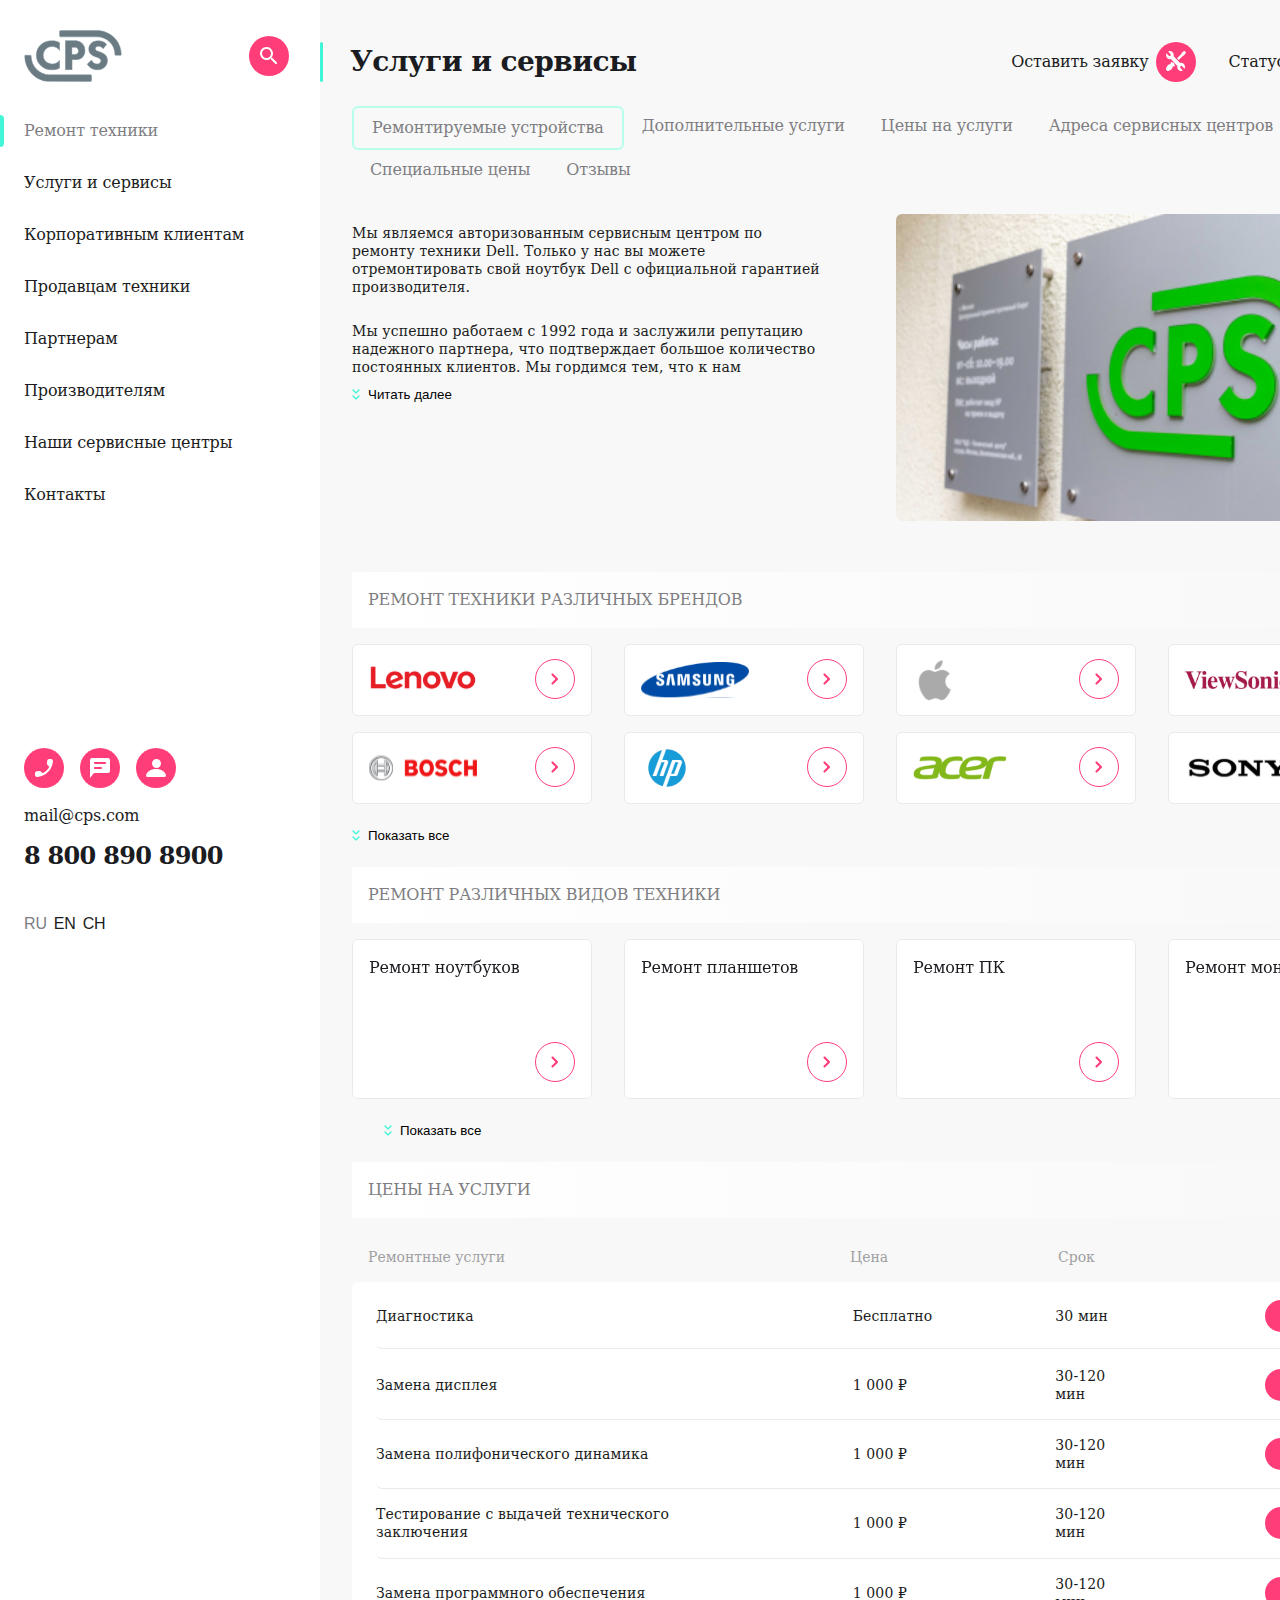
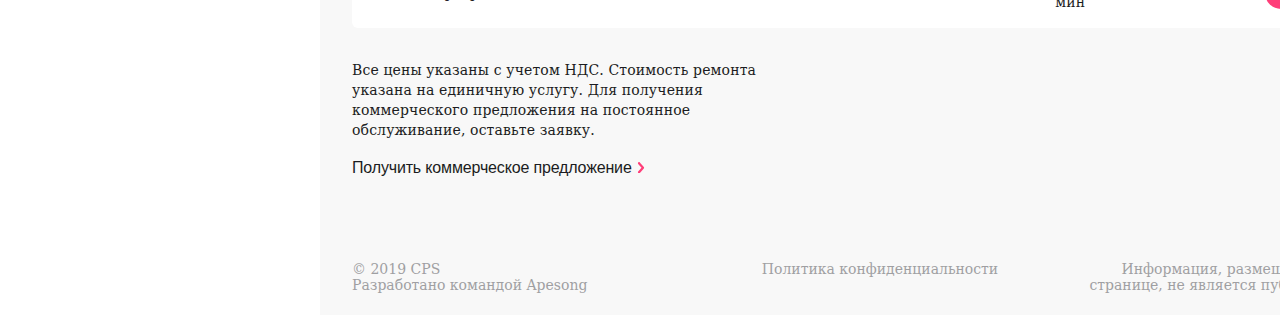
==== commit bf8a9315: "feat: add title scss block" ====
--- a/index.html
+++ b/index.html
@@ -11,9 +11,11 @@
 </head>
 
 <body>
-  <section class="page">
-
+  <div class="page">
     <div class="overlay overlay--z--50 overlay--hidden"></div>
+
+    <div class="overlay overlay--z--100 overlay--hidden"></div>
+
 
     <aside class="menu">
       <header class="menu__header">
@@ -73,6 +75,10 @@
           </li>
         </ul>
       </footer>
+    </aside>
+
+    <aside class="callback">
+
     </aside>
 
     <header class="header">
@@ -110,7 +116,7 @@
       <main class="main container">
         <section class="main__services services">
           <div class="services__header">
-            <h1 class="services__title">Услуги и сервисы</h1>
+            <h1 class="services__title title">Услуги и сервисы</h1>
             <div class="services__btns">
               <div class="services__btn-box">
                 <label class="services__btn-text">Оставить заявку</label>
@@ -308,14 +314,14 @@
               <p class="price-item__desc">1 000 ₽</p>
               <p class="price-item__desc">30-120 мин</p>
               <button class="price-btn">Заказать</button>
-              </div>
+
             </li>
             <li class="price-item">
               <p class="price-item__desc">Замена полифонического динамика</p>
               <p class="price-item__desc">1 000 ₽</p>
               <p class="price-item__desc">30-120 мин</p>
               <button class="price-btn">Заказать</button>
-              </div>
+
             </li>
             <li class="price-item">
               <p class="price-item__desc">Тестирование с выдачей технического заключения</p>
@@ -328,7 +334,7 @@
               <p class="price-item__desc">1 000 ₽</p>
               <p class="price-item__desc">30-120 мин</p>
               <button class="price-btn">Заказать</button>
-              </div>
+
             </li>
           </ul>
           <div class="price__swiper price__swiper-price swiper">
@@ -427,7 +433,8 @@
         </div>
       </footer>
     </section>
-  </section>
+
+  </div>
 
   <script src="./scripts/swiper.js"></script>
   <script src="./scripts/showRepairServices.js"></script>
--- a/styles/style.css
+++ b/styles/style.css
@@ -191,6 +191,40 @@
 @media (width >= 1120px) {
   .nav-button__menu-close {
     display: none;
+  }
+}
+.title {
+  color: #1b1c21;
+  padding-left: 12px;
+  position: relative;
+  margin-left: -16px;
+}
+
+.title::before {
+  content: " ";
+  width: 4px;
+  height: 40px;
+  border: none;
+  border-radius: 0 10px 10px 0;
+  background-color: #41f6d7;
+  position: absolute;
+  left: 0;
+}
+
+@media (768px <= width < 1120px) {
+  .title {
+    margin-left: -24px;
+    padding-left: 20px;
+  }
+}
+@media (width >= 1120px) {
+  .title {
+    margin-left: -32px;
+    padding-left: 30px;
+  }
+  .title::before {
+    width: 3px;
+    border-radius: 2px;
   }
 }
 .price-btn {
@@ -483,6 +517,9 @@
 .menu__nav-link:hover {
   color: #7e7e82;
 }
+.menu__nav-link--active {
+  color: #7e7e82;
+}
 .menu__nav-link--active::before {
   content: "";
   position: absolute;
@@ -592,6 +629,9 @@
   .menu__nav-list {
     gap: 28px;
   }
+  .menu__nav-link--active::before {
+    left: -24px;
+  }
   .menu__footer {
     padding: 0 24px 32px 24px;
   }
@@ -605,12 +645,16 @@
   position: absolute;
   left: 0;
   top: 0;
-  height: 275%;
+  height: 100%;
   width: 100%;
 }
 
 .overlay--z--50 {
   z-index: 50;
+}
+
+.overlay--z--100 {
+  z-index: 100;
 }
 
 .overlay--hidden {
@@ -698,20 +742,6 @@
   font-size: 28px;
   line-height: 143%;
   letter-spacing: -0.02em;
-  color: #1b1c21;
-  padding-left: 12px;
-  position: relative;
-  margin-left: -16px;
-}
-.services__title::before {
-  content: " ";
-  width: 4px;
-  height: 40px;
-  border: none;
-  border-radius: 0 10px 10px 0;
-  background-color: #41f6d7;
-  position: absolute;
-  left: 0;
 }
 .services__btns {
   display: none;
@@ -838,10 +868,6 @@
   .services__header {
     margin-bottom: 28px;
   }
-  .services__title {
-    margin-left: -24px;
-    padding-left: 20px;
-  }
   .services__slide-menu {
     margin-bottom: 32px;
   }
@@ -903,14 +929,6 @@
   .services__header {
     padding-top: 42px;
   }
-  .services__title {
-    margin-left: -32px;
-    padding-left: 30px;
-  }
-  .services__title::before {
-    width: 3px;
-    border-radius: 2px;
-  }
   .services__btns {
     display: flex;
   }
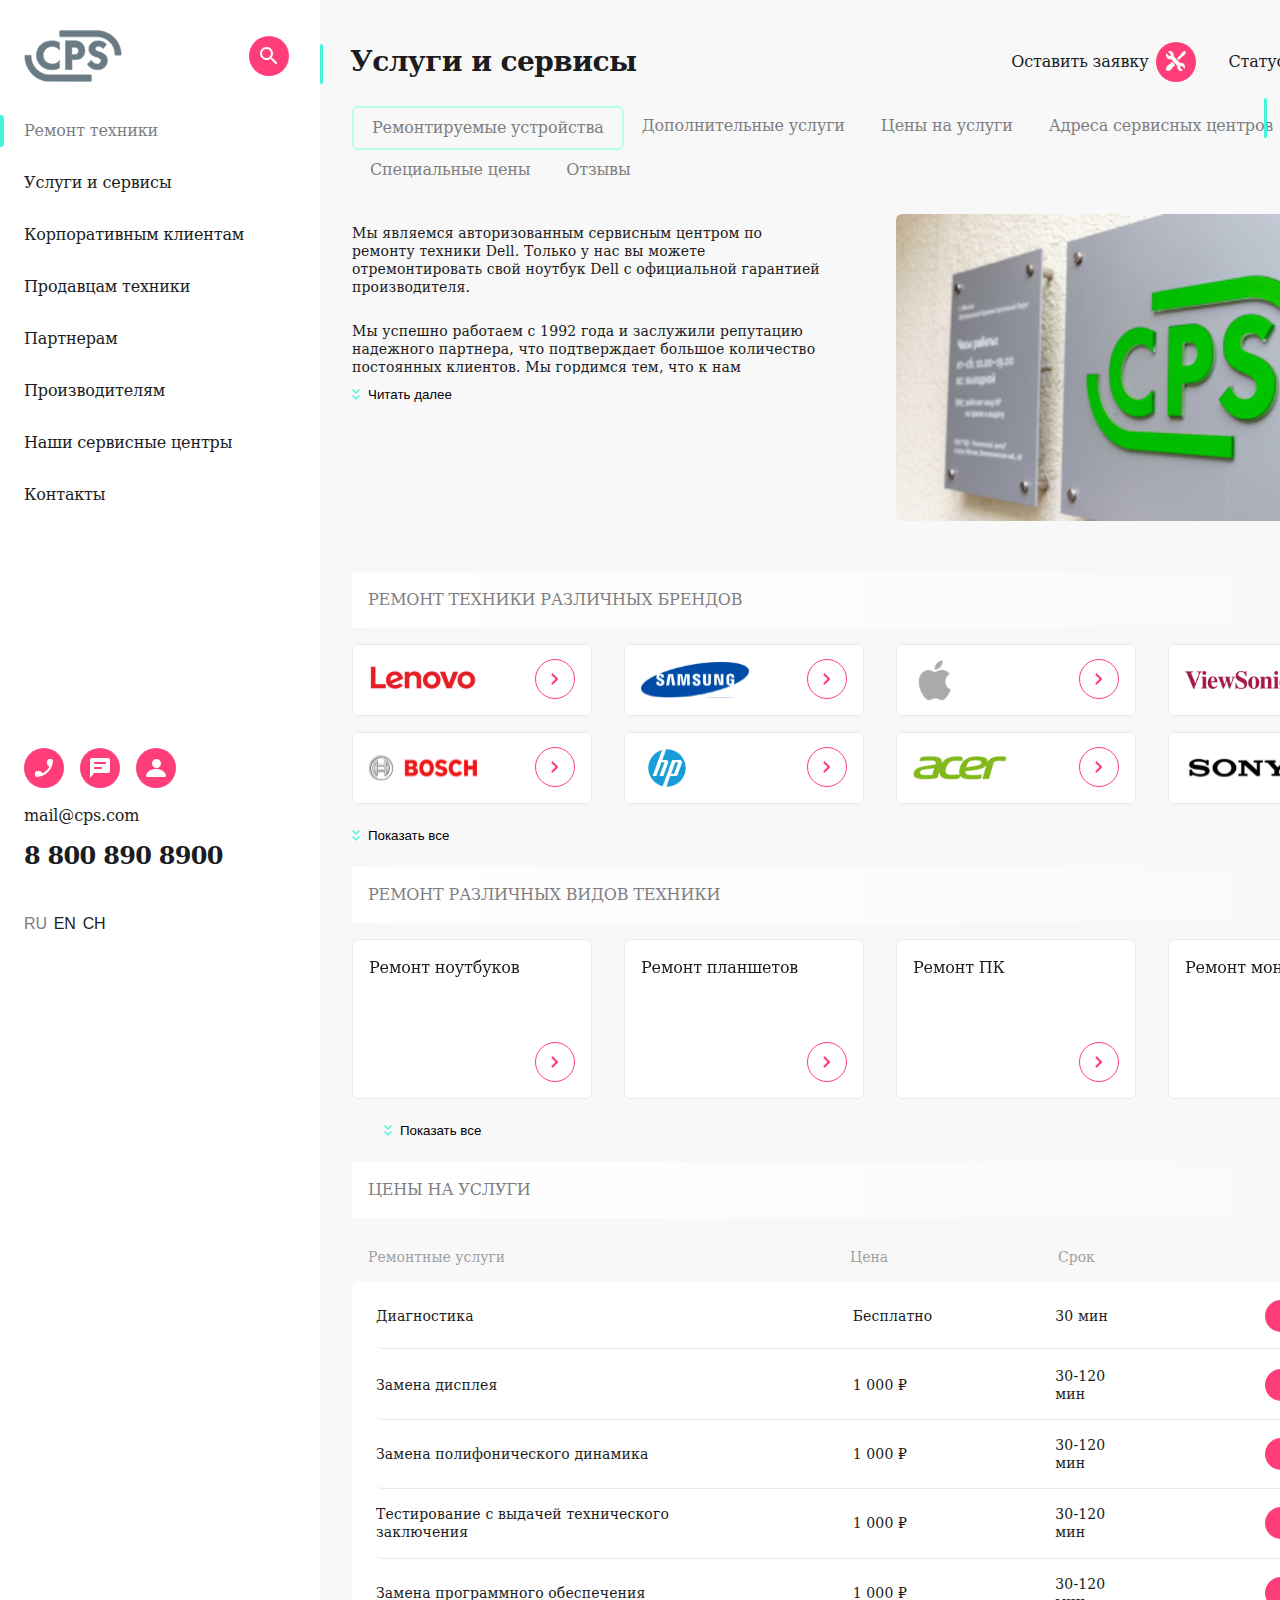
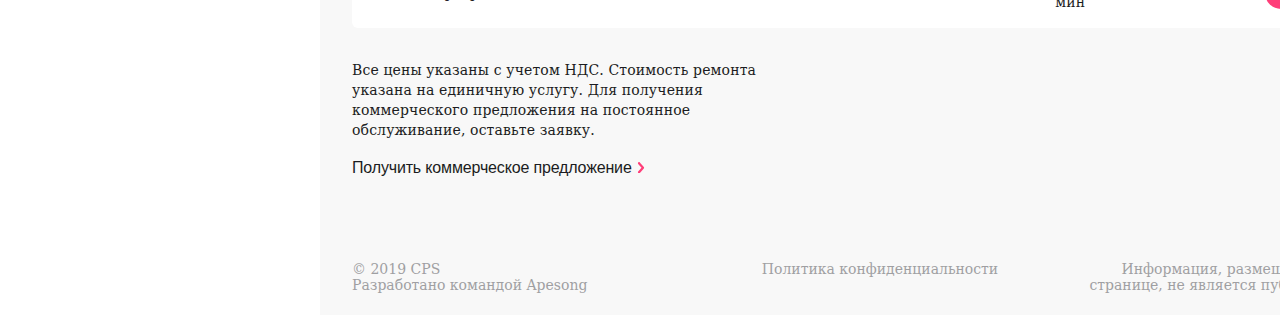
==== commit 7c5191ac: "feat: implement feedback modal" ====
--- a/index.html
+++ b/index.html
@@ -19,7 +19,7 @@
 
     <aside class="menu">
       <header class="menu__header">
-        <button class="nav-button nav-button__menu-close">
+        <button class="nav-button nav-button__close menu__close">
         </button>
         <a class="menu__header-logo" href="#">
           <img src="img/menu/logo.svg" alt="cps logo">
@@ -76,10 +76,22 @@
         </ul>
       </footer>
     </aside>
-
-    <aside class="callback">
-
+    <aside class="modal modal-feedback">
+      <button class="nav-button nav-button__close modal__close-btn"></button>
+      <h3 class="modal__title title">Обратная связь</h3>
+      <form class="modal__form" action="#">
+        <input type="text" placeholder="Имя" required class="modal__input">
+        <input type="text" placeholder="Телефон" required class="modal__input">
+        <input type="text" placeholder="Электронная почта" required class="modal__input">
+        <textarea cols="30" rows="5" class="modal__input" placeholder="Сообщение"></textarea>
+        <p class="modal__rules">Нажимая “отправить”, вы даете согласие <span class="modal__span">на обработку
+            персональных данных</span> и
+          соглашаетесь
+          с нашей <span class="modal__span">политикой конфиденциальности</span></p>
+        <button class="modal__btn">ОТПРАВИТЬ</button>
+      </form>
     </aside>
+
 
     <header class="header">
       <nav class="header__nav container">
@@ -112,6 +124,8 @@
     </header>
 
     <section class="content">
+
+
 
       <main class="main container">
         <section class="main__services services">
--- a/styles/style.css
+++ b/styles/style.css
@@ -152,7 +152,7 @@
   background: #ff3e79 no-repeat center;
   transition: opacity 0.3s ease;
 }
-.nav-button__menu, .nav-button__repair, .nav-button__phone, .nav-button__chat, .nav-button__profile, .nav-button__status, .nav-button__menu-close, .nav-button__search {
+.nav-button__menu, .nav-button__repair, .nav-button__phone, .nav-button__chat, .nav-button__profile, .nav-button__status, .nav-button__close, .nav-button__search {
   border: none;
   border-radius: 20px;
   width: 40px;
@@ -176,7 +176,7 @@
 .nav-button__profile {
   background-image: url(../img/header/profile.svg);
 }
-.nav-button__menu-close {
+.nav-button__close {
   background-image: url(../../img/menu/close.svg);
   margin-right: 16px;
 }
@@ -188,11 +188,6 @@
   opacity: 0.5;
 }
 
-@media (width >= 1120px) {
-  .nav-button__menu-close {
-    display: none;
-  }
-}
 .title {
   color: #1b1c21;
   padding-left: 12px;
@@ -209,6 +204,7 @@
   background-color: #41f6d7;
   position: absolute;
   left: 0;
+  bottom: -2px;
 }
 
 @media (768px <= width < 1120px) {
@@ -433,7 +429,7 @@
   background: #ff3e79 no-repeat center;
   transition: opacity 0.3s ease;
 }
-.nav-button__menu, .nav-button__repair, .nav-button__phone, .nav-button__chat, .nav-button__profile, .nav-button__status, .nav-button__menu-close, .nav-button__search {
+.nav-button__menu, .nav-button__repair, .nav-button__phone, .nav-button__chat, .nav-button__profile, .nav-button__status, .nav-button__close, .nav-button__search {
   border: none;
   border-radius: 20px;
   width: 40px;
@@ -457,7 +453,7 @@
 .nav-button__profile {
   background-image: url(../img/header/profile.svg);
 }
-.nav-button__menu-close {
+.nav-button__close {
   background-image: url(../../img/menu/close.svg);
   margin-right: 16px;
 }
@@ -469,11 +465,6 @@
   opacity: 0.5;
 }
 
-@media (width >= 1120px) {
-  .nav-button__menu-close {
-    display: none;
-  }
-}
 .menu {
   width: 320px;
   background: #fff;
@@ -619,6 +610,9 @@
     margin-bottom: 37px;
     justify-content: space-between;
   }
+  .menu__close {
+    display: none;
+  }
   .menu__header-logo {
     margin-right: 0;
   }
@@ -639,6 +633,96 @@
     margin-bottom: 40px;
   }
 }
+.modal {
+  background-color: #fff;
+  position: absolute;
+  transform: translate(100%, 0);
+}
+.modal__close-btn {
+  position: absolute;
+  top: 24px;
+  left: 16px;
+}
+.modal__title {
+  font-weight: 700;
+  font-size: 24px;
+  line-height: 133%;
+  letter-spacing: -0.03em;
+  color: #1b1c21;
+  margin-bottom: 24px;
+}
+.modal__form {
+  display: flex;
+  flex-direction: column;
+  gap: 16px;
+}
+.modal__input {
+  border: 1px solid #eaeaea;
+  border-radius: 8px;
+  padding: 12px 16px;
+  font-weight: 500;
+  font-size: 16px;
+  line-height: 150%;
+  letter-spacing: -0.01em;
+  color: #b5b6bc;
+}
+.modal__input::-moz-placeholder {
+  font-family: "TT Lakes", "sans-serif", "serif";
+  font-weight: 500;
+  font-size: 16px;
+  line-height: 150%;
+  letter-spacing: -0.01em;
+  color: #b5b6bc;
+}
+.modal__input::placeholder {
+  font-family: "TT Lakes", "sans-serif", "serif";
+  font-weight: 500;
+  font-size: 16px;
+  line-height: 150%;
+  letter-spacing: -0.01em;
+  color: #b5b6bc;
+}
+.modal__rules {
+  font-weight: 500;
+  font-size: 14px;
+  line-height: 114%;
+  color: #7e7e82;
+}
+.modal__span {
+  color: #ff3e79;
+}
+.modal__btn {
+  font-weight: 700;
+  font-size: 12px;
+  line-height: 200%;
+  letter-spacing: -0.01em;
+  text-transform: uppercase;
+  text-align: right;
+  color: #fff;
+  border: none;
+  border-radius: 16px;
+  background-color: #ff3e79;
+  padding: 4px 18px;
+  cursor: pointer;
+  align-self: flex-end;
+}
+.modal__btn::after {
+  content: "";
+  background: url("../../img/price/order-arrow.svg") no-repeat right;
+  display: inline-block;
+  width: 7px;
+  height: 9px;
+  padding-left: 12px;
+}
+
+.modal-feedback {
+  padding: 104px 16px 75px;
+}
+
+.modal-callback {
+  padding: 104px 16px 338px;
+}
+
 .overlay {
   background-color: #fff;
   opacity: 0.96;
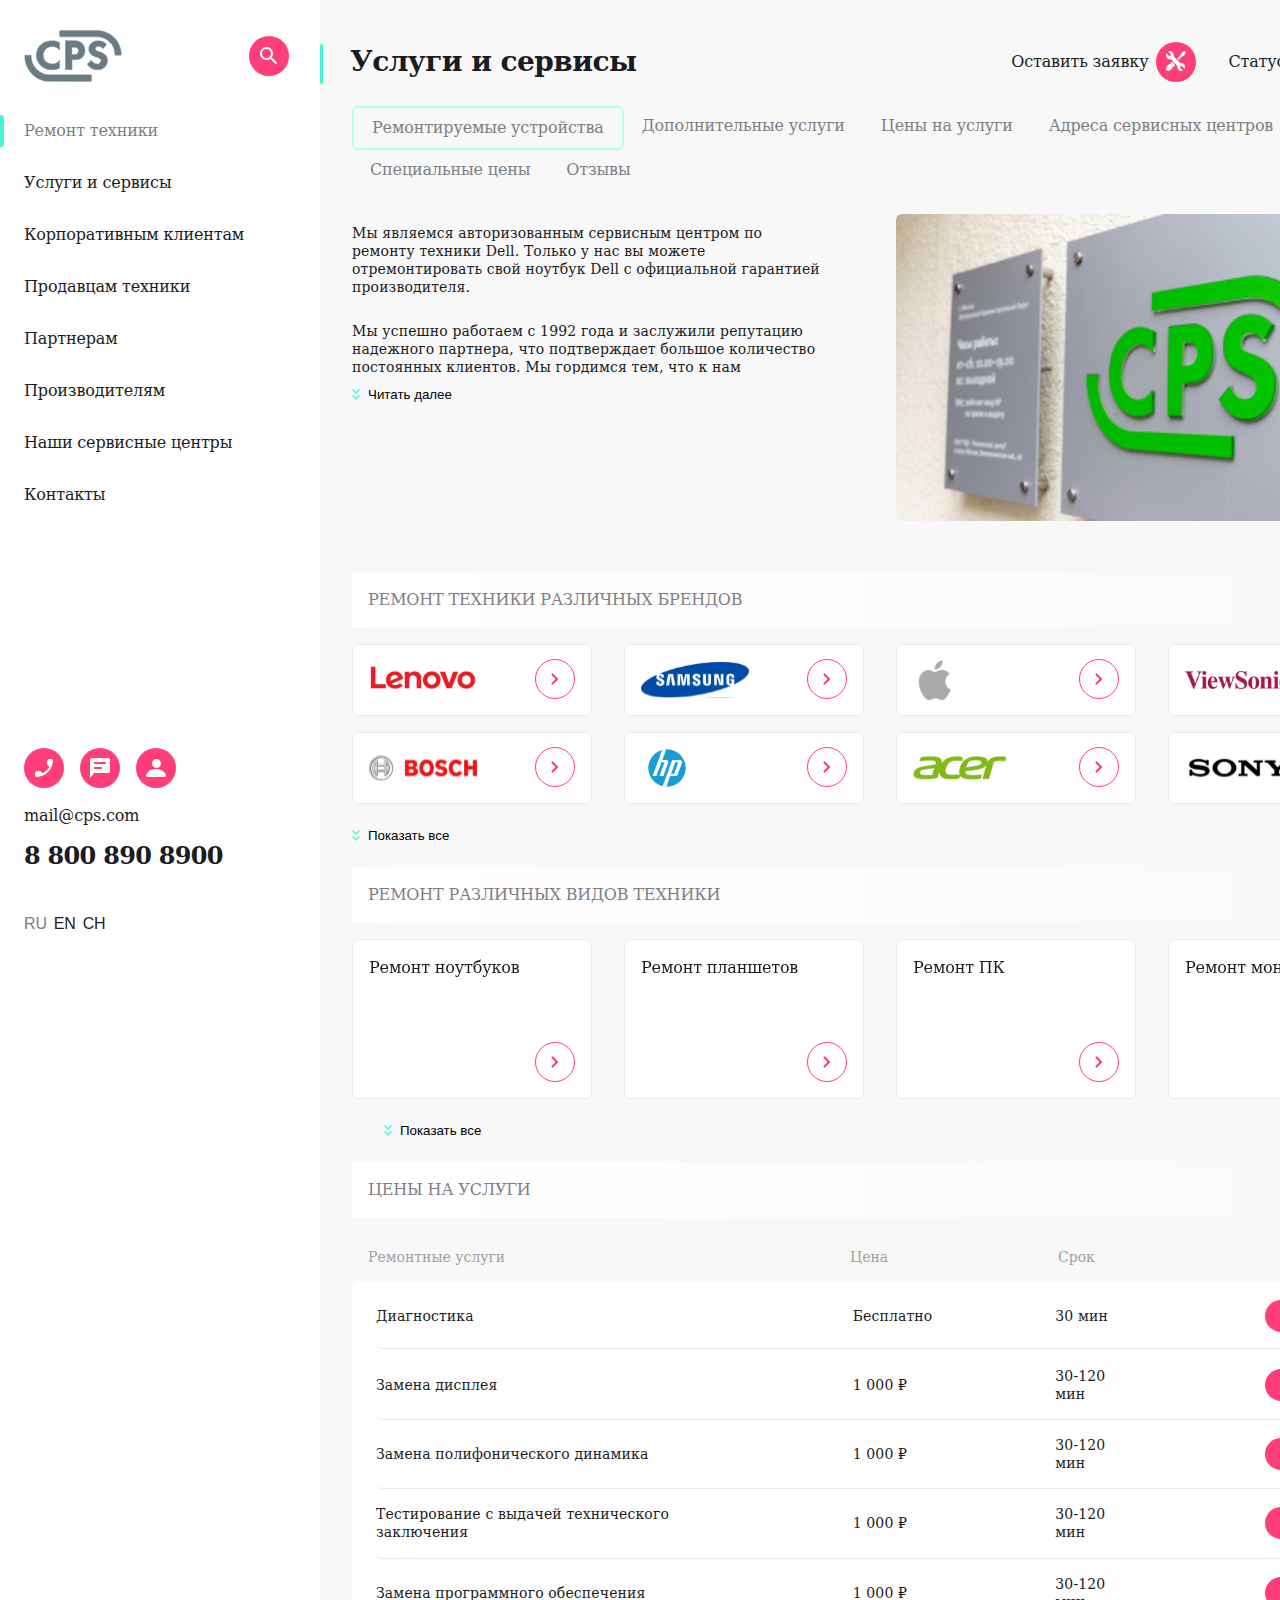
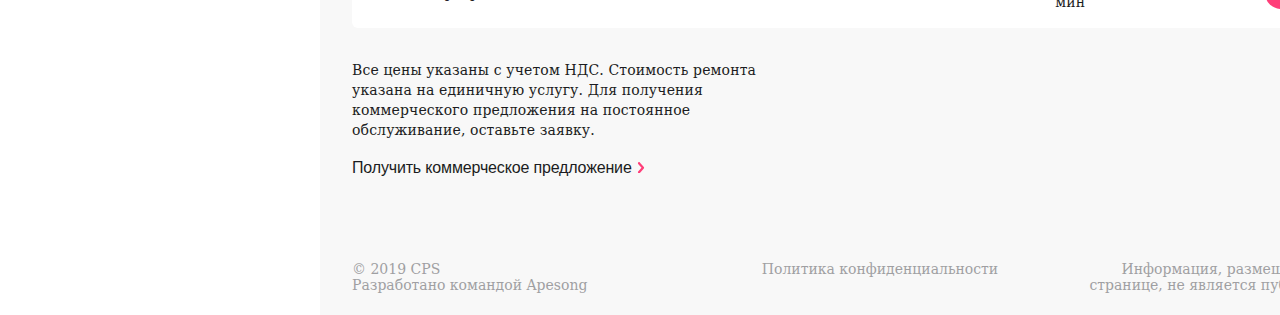
==== commit e7b8d8c3: "feat: implement feedback and callback modals and script for them" ====
--- a/index.html
+++ b/index.html
@@ -76,6 +76,7 @@
         </ul>
       </footer>
     </aside>
+
     <aside class="modal modal-feedback">
       <button class="nav-button nav-button__close modal__close-btn"></button>
       <h3 class="modal__title title">Обратная связь</h3>
@@ -83,7 +84,7 @@
         <input type="text" placeholder="Имя" required class="modal__input">
         <input type="text" placeholder="Телефон" required class="modal__input">
         <input type="text" placeholder="Электронная почта" required class="modal__input">
-        <textarea cols="30" rows="5" class="modal__input" placeholder="Сообщение"></textarea>
+        <textarea cols="30" rows="5" class="modal__input" placeholder="Сообщение" required></textarea>
         <p class="modal__rules">Нажимая “отправить”, вы даете согласие <span class="modal__span">на обработку
             персональных данных</span> и
           соглашаетесь
@@ -92,6 +93,18 @@
       </form>
     </aside>
 
+    <aside class="modal modal-callback">
+      <button class="nav-button nav-button__close modal__close-btn"></button>
+      <h3 class="modal__title title">Заказать звонок</h3>
+      <form class="modal__form" action="#">
+        <input type="text" placeholder="Телефон" required class="modal__input">
+        <p class="modal__rules">Нажимая “отправить”, вы даете согласие <span class="modal__span">на обработку
+            персональных данных</span> и
+          соглашаетесь
+          с нашей <span class="modal__span">политикой конфиденциальности</span></p>
+        <button class="modal__btn">ОТПРАВИТЬ</button>
+      </form>
+    </aside>
 
     <header class="header">
       <nav class="header__nav container">
@@ -446,6 +459,7 @@
           <p class="footer__text">Информация, размещенная на данной странице, не является публичной офертой</p>
         </div>
       </footer>
+
     </section>
 
   </div>
@@ -454,6 +468,7 @@
   <script src="./scripts/showRepairServices.js"></script>
   <script src="./scripts/readMore.js"></script>
   <script src="./scripts/menuScript.js"></script>
+  <script src="./scripts/modalsScript.js"></script>
 </body>
 
 </html>--- a/styles/style.css
+++ b/styles/style.css
@@ -604,6 +604,7 @@
     top: 0;
     left: 0;
     transform: translate(0, 0);
+    height: 100%;
   }
   .menu__header {
     padding: 30px 31px 0 24px;
@@ -636,7 +637,12 @@
 .modal {
   background-color: #fff;
   position: absolute;
-  transform: translate(100%, 0);
+  transform: translate(150%, 0);
+  z-index: 110;
+  width: 320px;
+  top: 0;
+  right: 0;
+  transition: transform 0.3s;
 }
 .modal__close-btn {
   position: absolute;
@@ -657,6 +663,7 @@
   gap: 16px;
 }
 .modal__input {
+  font-family: "TT Lakes", "sans-serif", "serif";
   border: 1px solid #eaeaea;
   border-radius: 8px;
   padding: 12px 16px;
@@ -723,6 +730,33 @@
   padding: 104px 16px 338px;
 }
 
+.modal-feedback--show,
+.modal-callback--show {
+  box-shadow: 16px 0 52px 0 rgba(14, 24, 80, 0.2), -2px 0 4px 0 rgba(69, 79, 126, 0.02);
+  transform: translate(0);
+}
+
+@media (768px <= width < 1120px) {
+  .modal__title {
+    margin-left: -16px;
+    padding-left: 16px;
+  }
+}
+@media (width >= 1120px) {
+  .modal {
+    width: 440px;
+  }
+  .modal__close-btn {
+    top: 32px;
+    left: -72px;
+  }
+  .modal-feedback {
+    padding: 40px 32px 415px;
+  }
+  .modal-callback {
+    padding: 40px 32px 684px;
+  }
+}
 .overlay {
   background-color: #fff;
   opacity: 0.96;
@@ -769,6 +803,7 @@
   position: relative;
   margin: 0 auto;
   max-width: 1440px;
+  overflow: hidden;
 }
 
 .container {
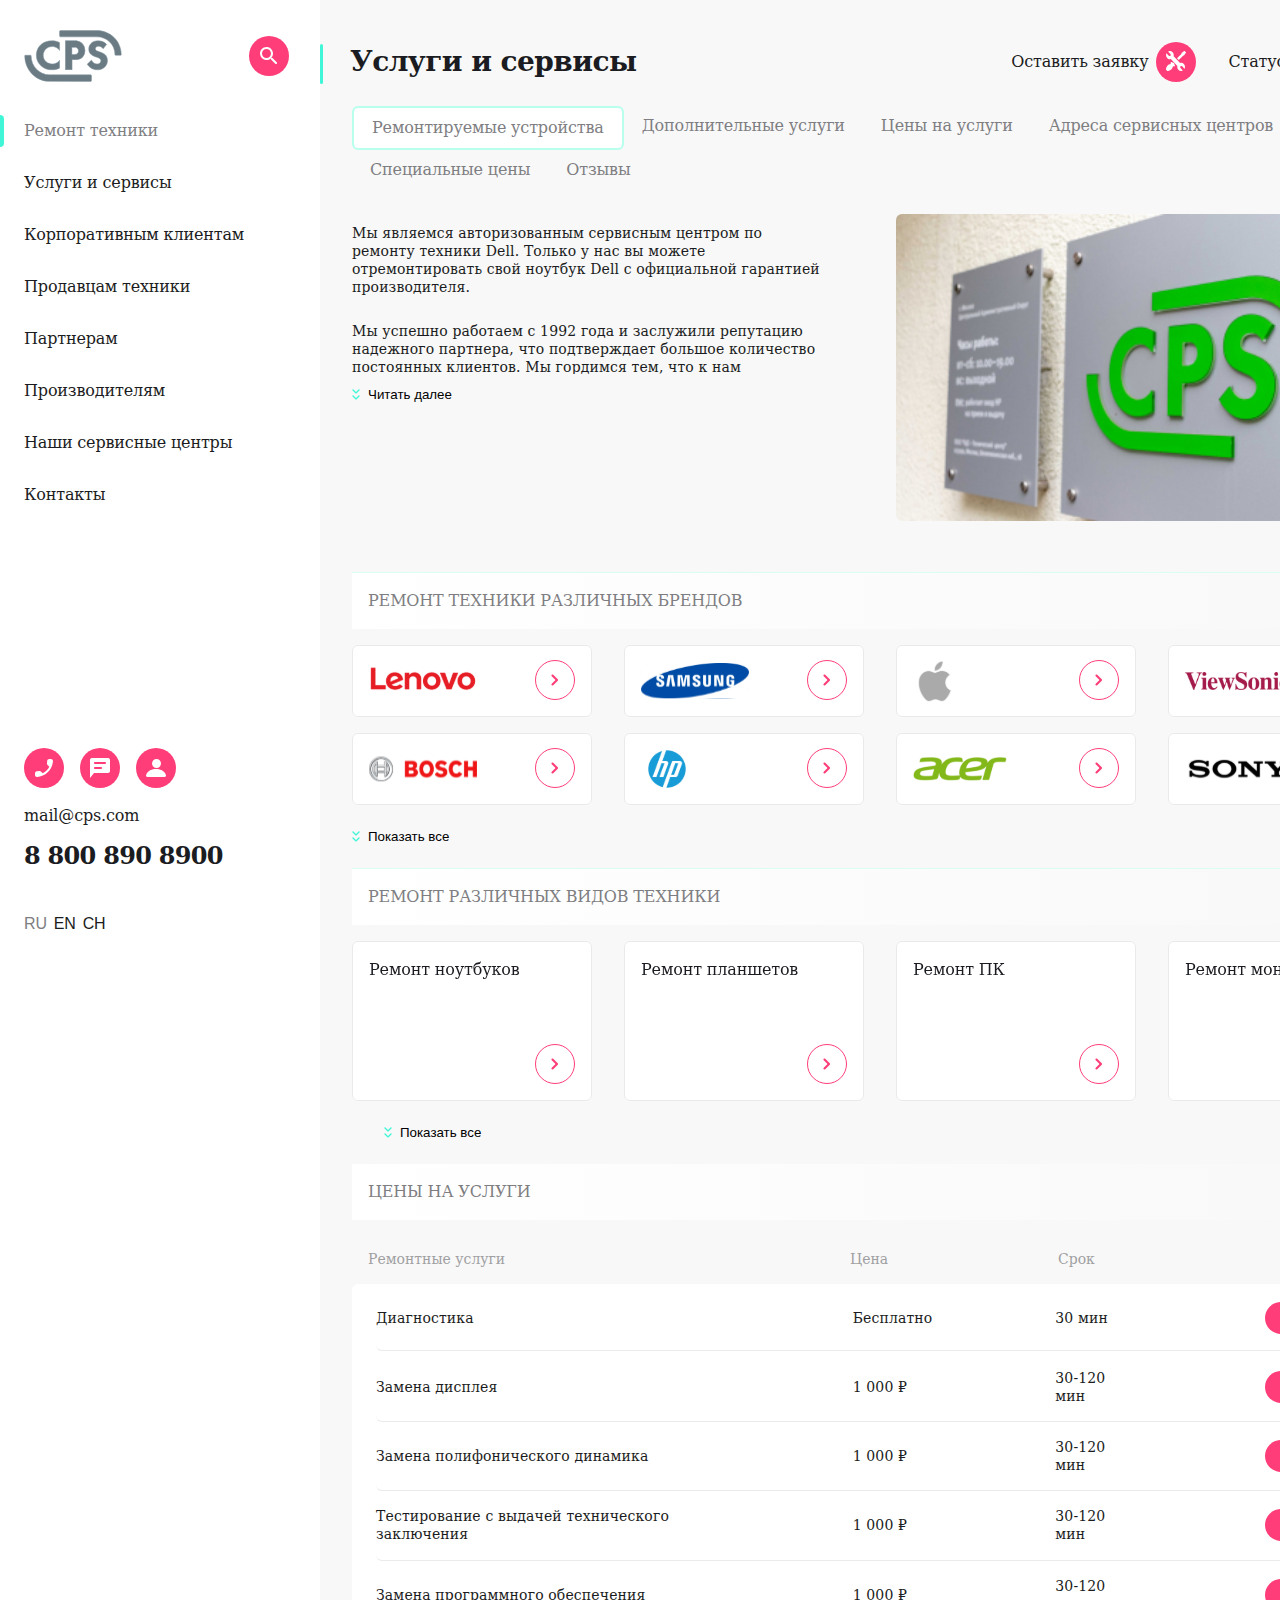
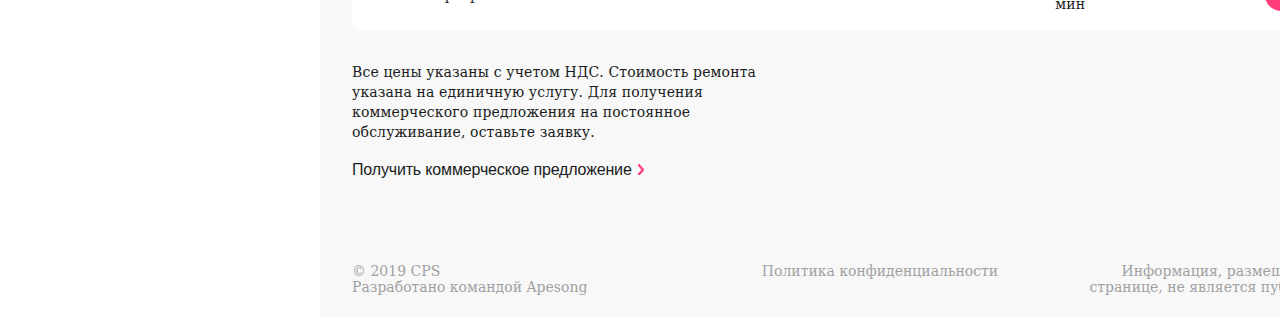
==== commit 8b2582bc: "feat: implement func for services tabs" ====
--- a/index.html
+++ b/index.html
@@ -137,8 +137,6 @@
     </header>
 
     <section class="content">
-
-
 
       <main class="main container">
         <section class="main__services services">
@@ -465,6 +463,7 @@
   </div>
 
   <script src="./scripts/swiper.js"></script>
+  <script src="./scripts/servicesTabsScript.js"></script>
   <script src="./scripts/showRepairServices.js"></script>
   <script src="./scripts/readMore.js"></script>
   <script src="./scripts/menuScript.js"></script>
--- a/styles/style.css
+++ b/styles/style.css
@@ -22,6 +22,7 @@
   margin-bottom: 16px;
   background: linear-gradient(270deg, #f8f8f8 0%, #fff 100%);
   padding: 16px;
+  border-top: 1px solid #d9fff5;
 }
 .service__swiper {
   min-width: 320px;
@@ -915,6 +916,7 @@
 .services__tab--active {
   border: 2px solid #b8ffec;
   border-radius: 6px;
+  background-color: #fff;
 }
 .services__tab-content, .services__content-box, .services__text-box {
   display: flex;
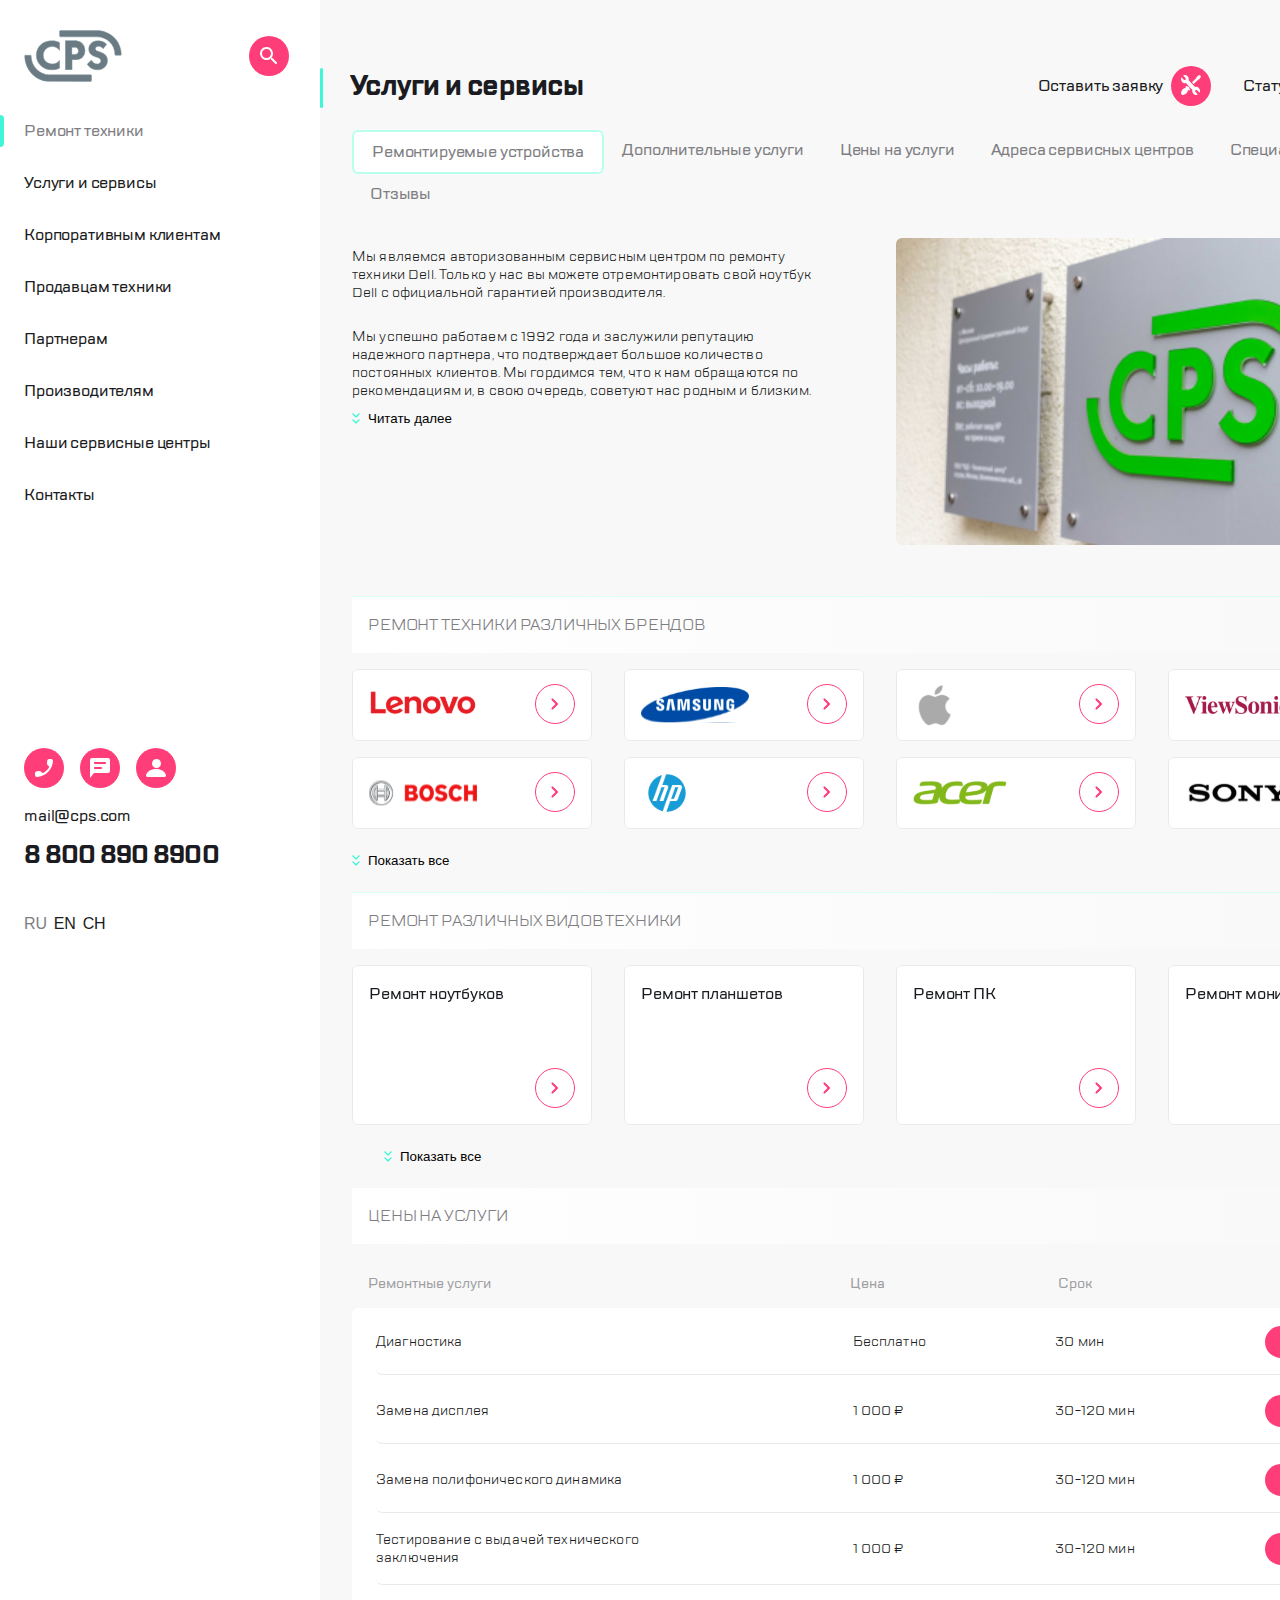
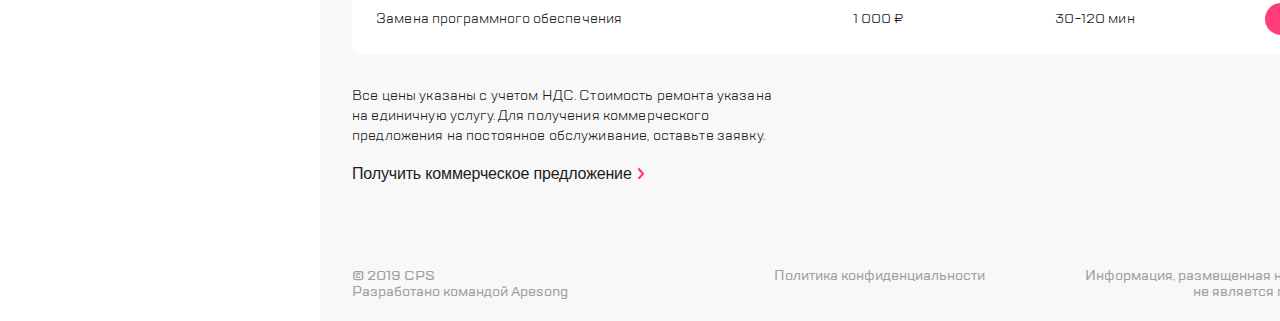
==== commit 28a07a8c: "Updates" ====
--- a/index.html
+++ b/index.html
@@ -3,12 +3,9 @@
 
 <head>
   <meta charset="UTF-8">
-  <meta name="viewport" content="width=device-width, initial-scale=1.0">
+  <meta name="viewport" content="width=device-width,initial-scale=1">
   <title>CPS website</title>
-  <link rel="stylesheet" href="https://cdn.jsdelivr.net/npm/swiper@11/swiper-bundle.min.css" />
-  <script src="https://cdn.jsdelivr.net/npm/swiper@11/swiper-bundle.min.js"></script>
-  <link rel="stylesheet" href="./styles/style.css">
-</head>
+<link href="style.css" rel="stylesheet"></head>
 
 <body>
   <div class="page">
@@ -259,7 +256,7 @@
             </ul>
             <div class="swiper-pagination"></div>
           </div>
-          <div class="more service__more ">
+          <div class="more service__more">
             <img src="./img/services/more.svg" alt="" class="more__img">
             <button class="more__btn show-more">
               Показать все
@@ -320,7 +317,7 @@
             </button>
           </div>
         </section>
-        <section class="price main__service-price ">
+        <section class="price">
           <h2 class="price__title">Цены на услуги</h2>
           <div class="price-item price-item--subtitles-hidden">
             <p class="price-item__subtitle">Ремонтные услуги</p>
@@ -450,7 +447,7 @@
       </main>
 
       <footer class="footer container">
-        <div class="footer__content ">
+        <div class="footer__content">
           <p class="footer__text">© 2019 CPS<br>
             Разработано командой Apesong </p>
           <p class="footer__text">Политика конфиденциальности</p>
@@ -461,13 +458,6 @@
     </section>
 
   </div>
-
-  <script src="./scripts/swiper.js"></script>
-  <script src="./scripts/servicesTabsScript.js"></script>
-  <script src="./scripts/showRepairServices.js"></script>
-  <script src="./scripts/readMore.js"></script>
-  <script src="./scripts/menuScript.js"></script>
-  <script src="./scripts/modalsScript.js"></script>
-</body>
+<script type="text/javascript" src="./js/bundle.js"></script></body>
 
 </html>--- a/style.css
+++ b/style.css
@@ -0,0 +1,1679 @@
+/**
+ * Swiper 11.1.4
+ * Most modern mobile touch slider and framework with hardware accelerated transitions
+ * https://swiperjs.com
+ *
+ * Copyright 2014-2024 Vladimir Kharlampidi
+ *
+ * Released under the MIT License
+ *
+ * Released on: May 30, 2024
+ */
+
+/* FONT_START */
+@font-face {
+  font-family: 'swiper-icons';
+  src: url('data:application/font-woff;charset=utf-8;base64, [base64]//wADZ2x5ZgAAAywAAADMAAAD2MHtryVoZWFkAAABbAAAADAAAAA2E2+eoWhoZWEAAAGcAAAAHwAAACQC9gDzaG10eAAAAigAAAAZAAAArgJkABFsb2NhAAAC0AAAAFoAAABaFQAUGG1heHAAAAG8AAAAHwAAACAAcABAbmFtZQAAA/gAAAE5AAACXvFdBwlwb3N0AAAFNAAAAGIAAACE5s74hXjaY2BkYGAAYpf5Hu/j+W2+MnAzMYDAzaX6QjD6/4//Bxj5GA8AuRwMYGkAPywL13jaY2BkYGA88P8Agx4j+/8fQDYfA1AEBWgDAIB2BOoAeNpjYGRgYNBh4GdgYgABEMnIABJzYNADCQAACWgAsQB42mNgYfzCOIGBlYGB0YcxjYGBwR1Kf2WQZGhhYGBiYGVmgAFGBiQQkOaawtDAoMBQxXjg/wEGPcYDDA4wNUA2CCgwsAAAO4EL6gAAeNpj2M0gyAACqxgGNWBkZ2D4/wMA+xkDdgAAAHjaY2BgYGaAYBkGRgYQiAHyGMF8FgYHIM3DwMHABGQrMOgyWDLEM1T9/w8UBfEMgLzE////P/5//f/V/xv+r4eaAAeMbAxwIUYmIMHEgKYAYjUcsDAwsLKxc3BycfPw8jEQA/[base64]/uznmfPFBNODM2K7MTQ45YEAZqGP81AmGGcF3iPqOop0r1SPTaTbVkfUe4HXj97wYE+yNwWYxwWu4v1ugWHgo3S1XdZEVqWM7ET0cfnLGxWfkgR42o2PvWrDMBSFj/IHLaF0zKjRgdiVMwScNRAoWUoH78Y2icB/yIY09An6AH2Bdu/UB+yxopYshQiEvnvu0dURgDt8QeC8PDw7Fpji3fEA4z/PEJ6YOB5hKh4dj3EvXhxPqH/SKUY3rJ7srZ4FZnh1PMAtPhwP6fl2PMJMPDgeQ4rY8YT6Gzao0eAEA409DuggmTnFnOcSCiEiLMgxCiTI6Cq5DZUd3Qmp10vO0LaLTd2cjN4fOumlc7lUYbSQcZFkutRG7g6JKZKy0RmdLY680CDnEJ+UMkpFFe1RN7nxdVpXrC4aTtnaurOnYercZg2YVmLN/d/gczfEimrE/fs/bOuq29Zmn8tloORaXgZgGa78yO9/cnXm2BpaGvq25Dv9S4E9+5SIc9PqupJKhYFSSl47+Qcr1mYNAAAAeNptw0cKwkAAAMDZJA8Q7OUJvkLsPfZ6zFVERPy8qHh2YER+3i/BP83vIBLLySsoKimrqKqpa2hp6+jq6RsYGhmbmJqZSy0sraxtbO3sHRydnEMU4uR6yx7JJXveP7WrDycAAAAAAAH//wACeNpjYGRgYOABYhkgZgJCZgZNBkYGLQZtIJsFLMYAAAw3ALgAeNolizEKgDAQBCchRbC2sFER0YD6qVQiBCv/H9ezGI6Z5XBAw8CBK/m5iQQVauVbXLnOrMZv2oLdKFa8Pjuru2hJzGabmOSLzNMzvutpB3N42mNgZGBg4GKQYzBhYMxJLMlj4GBgAYow/P/PAJJhLM6sSoWKfWCAAwDAjgbRAAB42mNgYGBkAIIbCZo5IPrmUn0hGA0AO8EFTQAA');
+  font-weight: 400;
+  font-style: normal;
+}
+/* FONT_END */
+:root {
+  --swiper-theme-color: #007aff;
+  /*
+  --swiper-preloader-color: var(--swiper-theme-color);
+  --swiper-wrapper-transition-timing-function: initial;
+  */
+}
+:host {
+  position: relative;
+  display: block;
+  margin-left: auto;
+  margin-right: auto;
+  z-index: 1;
+}
+.swiper {
+  margin-left: auto;
+  margin-right: auto;
+  position: relative;
+  overflow: hidden;
+  list-style: none;
+  padding: 0;
+  /* Fix of Webkit flickering */
+  z-index: 1;
+  display: block;
+}
+.swiper-vertical > .swiper-wrapper {
+  flex-direction: column;
+}
+.swiper-wrapper {
+  position: relative;
+  width: 100%;
+  height: 100%;
+  z-index: 1;
+  display: flex;
+  transition-property: transform;
+  transition-timing-function: var(--swiper-wrapper-transition-timing-function, initial);
+  box-sizing: content-box;
+}
+.swiper-android .swiper-slide,
+.swiper-ios .swiper-slide,
+.swiper-wrapper {
+  transform: translate3d(0px, 0, 0);
+}
+.swiper-horizontal {
+  touch-action: pan-y;
+}
+.swiper-vertical {
+  touch-action: pan-x;
+}
+.swiper-slide {
+  flex-shrink: 0;
+  width: 100%;
+  height: 100%;
+  position: relative;
+  transition-property: transform;
+  display: block;
+}
+.swiper-slide-invisible-blank {
+  visibility: hidden;
+}
+/* Auto Height */
+.swiper-autoheight,
+.swiper-autoheight .swiper-slide {
+  height: auto;
+}
+.swiper-autoheight .swiper-wrapper {
+  align-items: flex-start;
+  transition-property: transform, height;
+}
+.swiper-backface-hidden .swiper-slide {
+  transform: translateZ(0);
+  -webkit-backface-visibility: hidden;
+          backface-visibility: hidden;
+}
+/* 3D Effects */
+.swiper-3d.swiper-css-mode .swiper-wrapper {
+  perspective: 1200px;
+}
+.swiper-3d .swiper-wrapper {
+  transform-style: preserve-3d;
+}
+.swiper-3d {
+  perspective: 1200px;
+}
+.swiper-3d .swiper-slide,
+.swiper-3d .swiper-cube-shadow {
+  transform-style: preserve-3d;
+}
+/* CSS Mode */
+.swiper-css-mode > .swiper-wrapper {
+  overflow: auto;
+  scrollbar-width: none;
+  /* For Firefox */
+  -ms-overflow-style: none;
+  /* For Internet Explorer and Edge */
+}
+.swiper-css-mode > .swiper-wrapper::-webkit-scrollbar {
+  display: none;
+}
+.swiper-css-mode > .swiper-wrapper > .swiper-slide {
+  scroll-snap-align: start start;
+}
+.swiper-css-mode.swiper-horizontal > .swiper-wrapper {
+  scroll-snap-type: x mandatory;
+}
+.swiper-css-mode.swiper-vertical > .swiper-wrapper {
+  scroll-snap-type: y mandatory;
+}
+.swiper-css-mode.swiper-free-mode > .swiper-wrapper {
+  scroll-snap-type: none;
+}
+.swiper-css-mode.swiper-free-mode > .swiper-wrapper > .swiper-slide {
+  scroll-snap-align: none;
+}
+.swiper-css-mode.swiper-centered > .swiper-wrapper::before {
+  content: '';
+  flex-shrink: 0;
+  order: 9999;
+}
+.swiper-css-mode.swiper-centered > .swiper-wrapper > .swiper-slide {
+  scroll-snap-align: center center;
+  scroll-snap-stop: always;
+}
+.swiper-css-mode.swiper-centered.swiper-horizontal > .swiper-wrapper > .swiper-slide:first-child {
+  margin-inline-start: var(--swiper-centered-offset-before);
+}
+.swiper-css-mode.swiper-centered.swiper-horizontal > .swiper-wrapper::before {
+  height: 100%;
+  min-height: 1px;
+  width: var(--swiper-centered-offset-after);
+}
+.swiper-css-mode.swiper-centered.swiper-vertical > .swiper-wrapper > .swiper-slide:first-child {
+  margin-block-start: var(--swiper-centered-offset-before);
+}
+.swiper-css-mode.swiper-centered.swiper-vertical > .swiper-wrapper::before {
+  width: 100%;
+  min-width: 1px;
+  height: var(--swiper-centered-offset-after);
+}
+/* Slide styles start */
+/* 3D Shadows */
+.swiper-3d .swiper-slide-shadow,
+.swiper-3d .swiper-slide-shadow-left,
+.swiper-3d .swiper-slide-shadow-right,
+.swiper-3d .swiper-slide-shadow-top,
+.swiper-3d .swiper-slide-shadow-bottom,
+.swiper-3d .swiper-slide-shadow,
+.swiper-3d .swiper-slide-shadow-left,
+.swiper-3d .swiper-slide-shadow-right,
+.swiper-3d .swiper-slide-shadow-top,
+.swiper-3d .swiper-slide-shadow-bottom {
+  position: absolute;
+  left: 0;
+  top: 0;
+  width: 100%;
+  height: 100%;
+  pointer-events: none;
+  z-index: 10;
+}
+.swiper-3d .swiper-slide-shadow {
+  background: rgba(0, 0, 0, 0.15);
+}
+.swiper-3d .swiper-slide-shadow-left {
+  background-image: linear-gradient(to left, rgba(0, 0, 0, 0.5), rgba(0, 0, 0, 0));
+}
+.swiper-3d .swiper-slide-shadow-right {
+  background-image: linear-gradient(to right, rgba(0, 0, 0, 0.5), rgba(0, 0, 0, 0));
+}
+.swiper-3d .swiper-slide-shadow-top {
+  background-image: linear-gradient(to top, rgba(0, 0, 0, 0.5), rgba(0, 0, 0, 0));
+}
+.swiper-3d .swiper-slide-shadow-bottom {
+  background-image: linear-gradient(to bottom, rgba(0, 0, 0, 0.5), rgba(0, 0, 0, 0));
+}
+.swiper-lazy-preloader {
+  width: 42px;
+  height: 42px;
+  position: absolute;
+  left: 50%;
+  top: 50%;
+  margin-left: -21px;
+  margin-top: -21px;
+  z-index: 10;
+  transform-origin: 50%;
+  box-sizing: border-box;
+  border: 4px solid var(--swiper-preloader-color, var(--swiper-theme-color));
+  border-radius: 50%;
+  border-top-color: transparent;
+}
+.swiper:not(.swiper-watch-progress) .swiper-lazy-preloader,
+.swiper-watch-progress .swiper-slide-visible .swiper-lazy-preloader {
+  animation: swiper-preloader-spin 1s infinite linear;
+}
+.swiper-lazy-preloader-white {
+  --swiper-preloader-color: #fff;
+}
+.swiper-lazy-preloader-black {
+  --swiper-preloader-color: #000;
+}
+@keyframes swiper-preloader-spin {
+  0% {
+    transform: rotate(0deg);
+  }
+  100% {
+    transform: rotate(360deg);
+  }
+}
+/* Slide styles end */
+.swiper-virtual .swiper-slide {
+  -webkit-backface-visibility: hidden;
+  transform: translateZ(0);
+}
+.swiper-virtual.swiper-css-mode .swiper-wrapper::after {
+  content: '';
+  position: absolute;
+  left: 0;
+  top: 0;
+  pointer-events: none;
+}
+.swiper-virtual.swiper-css-mode.swiper-horizontal .swiper-wrapper::after {
+  height: 1px;
+  width: var(--swiper-virtual-size);
+}
+.swiper-virtual.swiper-css-mode.swiper-vertical .swiper-wrapper::after {
+  width: 1px;
+  height: var(--swiper-virtual-size);
+}
+:root {
+  --swiper-navigation-size: 44px;
+  /*
+  --swiper-navigation-top-offset: 50%;
+  --swiper-navigation-sides-offset: 10px;
+  --swiper-navigation-color: var(--swiper-theme-color);
+  */
+}
+.swiper-button-prev,
+.swiper-button-next {
+  position: absolute;
+  top: var(--swiper-navigation-top-offset, 50%);
+  width: calc(var(--swiper-navigation-size) / 44 * 27);
+  height: var(--swiper-navigation-size);
+  margin-top: calc(0px - (var(--swiper-navigation-size) / 2));
+  z-index: 10;
+  cursor: pointer;
+  display: flex;
+  align-items: center;
+  justify-content: center;
+  color: var(--swiper-navigation-color, var(--swiper-theme-color));
+}
+.swiper-button-prev.swiper-button-disabled,
+.swiper-button-next.swiper-button-disabled {
+  opacity: 0.35;
+  cursor: auto;
+  pointer-events: none;
+}
+.swiper-button-prev.swiper-button-hidden,
+.swiper-button-next.swiper-button-hidden {
+  opacity: 0;
+  cursor: auto;
+  pointer-events: none;
+}
+.swiper-navigation-disabled .swiper-button-prev,
+.swiper-navigation-disabled .swiper-button-next {
+  display: none !important;
+}
+.swiper-button-prev svg,
+.swiper-button-next svg {
+  width: 100%;
+  height: 100%;
+  object-fit: contain;
+  transform-origin: center;
+}
+.swiper-rtl .swiper-button-prev svg,
+.swiper-rtl .swiper-button-next svg {
+  transform: rotate(180deg);
+}
+.swiper-button-prev,
+.swiper-rtl .swiper-button-next {
+  left: var(--swiper-navigation-sides-offset, 10px);
+  right: auto;
+}
+.swiper-button-next,
+.swiper-rtl .swiper-button-prev {
+  right: var(--swiper-navigation-sides-offset, 10px);
+  left: auto;
+}
+.swiper-button-lock {
+  display: none;
+}
+/* Navigation font start */
+.swiper-button-prev:after,
+.swiper-button-next:after {
+  font-family: swiper-icons;
+  font-size: var(--swiper-navigation-size);
+  text-transform: none !important;
+  letter-spacing: 0;
+  font-variant: initial;
+  line-height: 1;
+}
+.swiper-button-prev:after,
+.swiper-rtl .swiper-button-next:after {
+  content: 'prev';
+}
+.swiper-button-next,
+.swiper-rtl .swiper-button-prev {
+  right: var(--swiper-navigation-sides-offset, 10px);
+  left: auto;
+}
+.swiper-button-next:after,
+.swiper-rtl .swiper-button-prev:after {
+  content: 'next';
+}
+/* Navigation font end */
+:root {
+  /*
+  --swiper-pagination-color: var(--swiper-theme-color);
+  --swiper-pagination-left: auto;
+  --swiper-pagination-right: 8px;
+  --swiper-pagination-bottom: 8px;
+  --swiper-pagination-top: auto;
+  --swiper-pagination-fraction-color: inherit;
+  --swiper-pagination-progressbar-bg-color: rgba(0,0,0,0.25);
+  --swiper-pagination-progressbar-size: 4px;
+  --swiper-pagination-bullet-size: 8px;
+  --swiper-pagination-bullet-width: 8px;
+  --swiper-pagination-bullet-height: 8px;
+  --swiper-pagination-bullet-border-radius: 50%;
+  --swiper-pagination-bullet-inactive-color: #000;
+  --swiper-pagination-bullet-inactive-opacity: 0.2;
+  --swiper-pagination-bullet-opacity: 1;
+  --swiper-pagination-bullet-horizontal-gap: 4px;
+  --swiper-pagination-bullet-vertical-gap: 6px;
+  */
+}
+.swiper-pagination {
+  position: absolute;
+  text-align: center;
+  transition: 300ms opacity;
+  transform: translate3d(0, 0, 0);
+  z-index: 10;
+}
+.swiper-pagination.swiper-pagination-hidden {
+  opacity: 0;
+}
+.swiper-pagination-disabled > .swiper-pagination,
+.swiper-pagination.swiper-pagination-disabled {
+  display: none !important;
+}
+/* Common Styles */
+.swiper-pagination-fraction,
+.swiper-pagination-custom,
+.swiper-horizontal > .swiper-pagination-bullets,
+.swiper-pagination-bullets.swiper-pagination-horizontal {
+  bottom: var(--swiper-pagination-bottom, 8px);
+  top: var(--swiper-pagination-top, auto);
+  left: 0;
+  width: 100%;
+}
+/* Bullets */
+.swiper-pagination-bullets-dynamic {
+  overflow: hidden;
+  font-size: 0;
+}
+.swiper-pagination-bullets-dynamic .swiper-pagination-bullet {
+  transform: scale(0.33);
+  position: relative;
+}
+.swiper-pagination-bullets-dynamic .swiper-pagination-bullet-active {
+  transform: scale(1);
+}
+.swiper-pagination-bullets-dynamic .swiper-pagination-bullet-active-main {
+  transform: scale(1);
+}
+.swiper-pagination-bullets-dynamic .swiper-pagination-bullet-active-prev {
+  transform: scale(0.66);
+}
+.swiper-pagination-bullets-dynamic .swiper-pagination-bullet-active-prev-prev {
+  transform: scale(0.33);
+}
+.swiper-pagination-bullets-dynamic .swiper-pagination-bullet-active-next {
+  transform: scale(0.66);
+}
+.swiper-pagination-bullets-dynamic .swiper-pagination-bullet-active-next-next {
+  transform: scale(0.33);
+}
+.swiper-pagination-bullet {
+  width: var(--swiper-pagination-bullet-width, var(--swiper-pagination-bullet-size, 8px));
+  height: var(--swiper-pagination-bullet-height, var(--swiper-pagination-bullet-size, 8px));
+  display: inline-block;
+  border-radius: var(--swiper-pagination-bullet-border-radius, 50%);
+  background: var(--swiper-pagination-bullet-inactive-color, #000);
+  opacity: var(--swiper-pagination-bullet-inactive-opacity, 0.2);
+}
+button.swiper-pagination-bullet {
+  border: none;
+  margin: 0;
+  padding: 0;
+  box-shadow: none;
+  -webkit-appearance: none;
+          appearance: none;
+}
+.swiper-pagination-clickable .swiper-pagination-bullet {
+  cursor: pointer;
+}
+.swiper-pagination-bullet:only-child {
+  display: none !important;
+}
+.swiper-pagination-bullet-active {
+  opacity: var(--swiper-pagination-bullet-opacity, 1);
+  background: var(--swiper-pagination-color, var(--swiper-theme-color));
+}
+.swiper-vertical > .swiper-pagination-bullets,
+.swiper-pagination-vertical.swiper-pagination-bullets {
+  right: var(--swiper-pagination-right, 8px);
+  left: var(--swiper-pagination-left, auto);
+  top: 50%;
+  transform: translate3d(0px, -50%, 0);
+}
+.swiper-vertical > .swiper-pagination-bullets .swiper-pagination-bullet,
+.swiper-pagination-vertical.swiper-pagination-bullets .swiper-pagination-bullet {
+  margin: var(--swiper-pagination-bullet-vertical-gap, 6px) 0;
+  display: block;
+}
+.swiper-vertical > .swiper-pagination-bullets.swiper-pagination-bullets-dynamic,
+.swiper-pagination-vertical.swiper-pagination-bullets.swiper-pagination-bullets-dynamic {
+  top: 50%;
+  transform: translateY(-50%);
+  width: 8px;
+}
+.swiper-vertical > .swiper-pagination-bullets.swiper-pagination-bullets-dynamic .swiper-pagination-bullet,
+.swiper-pagination-vertical.swiper-pagination-bullets.swiper-pagination-bullets-dynamic .swiper-pagination-bullet {
+  display: inline-block;
+  transition: 200ms transform,
+        200ms top;
+}
+.swiper-horizontal > .swiper-pagination-bullets .swiper-pagination-bullet,
+.swiper-pagination-horizontal.swiper-pagination-bullets .swiper-pagination-bullet {
+  margin: 0 var(--swiper-pagination-bullet-horizontal-gap, 4px);
+}
+.swiper-horizontal > .swiper-pagination-bullets.swiper-pagination-bullets-dynamic,
+.swiper-pagination-horizontal.swiper-pagination-bullets.swiper-pagination-bullets-dynamic {
+  left: 50%;
+  transform: translateX(-50%);
+  white-space: nowrap;
+}
+.swiper-horizontal > .swiper-pagination-bullets.swiper-pagination-bullets-dynamic .swiper-pagination-bullet,
+.swiper-pagination-horizontal.swiper-pagination-bullets.swiper-pagination-bullets-dynamic .swiper-pagination-bullet {
+  transition: 200ms transform,
+        200ms left;
+}
+.swiper-horizontal.swiper-rtl > .swiper-pagination-bullets-dynamic .swiper-pagination-bullet {
+  transition: 200ms transform,
+    200ms right;
+}
+/* Fraction */
+.swiper-pagination-fraction {
+  color: var(--swiper-pagination-fraction-color, inherit);
+}
+/* Progress */
+.swiper-pagination-progressbar {
+  background: var(--swiper-pagination-progressbar-bg-color, rgba(0, 0, 0, 0.25));
+  position: absolute;
+}
+.swiper-pagination-progressbar .swiper-pagination-progressbar-fill {
+  background: var(--swiper-pagination-color, var(--swiper-theme-color));
+  position: absolute;
+  left: 0;
+  top: 0;
+  width: 100%;
+  height: 100%;
+  transform: scale(0);
+  transform-origin: left top;
+}
+.swiper-rtl .swiper-pagination-progressbar .swiper-pagination-progressbar-fill {
+  transform-origin: right top;
+}
+.swiper-horizontal > .swiper-pagination-progressbar,
+.swiper-pagination-progressbar.swiper-pagination-horizontal,
+.swiper-vertical > .swiper-pagination-progressbar.swiper-pagination-progressbar-opposite,
+.swiper-pagination-progressbar.swiper-pagination-vertical.swiper-pagination-progressbar-opposite {
+  width: 100%;
+  height: var(--swiper-pagination-progressbar-size, 4px);
+  left: 0;
+  top: 0;
+}
+.swiper-vertical > .swiper-pagination-progressbar,
+.swiper-pagination-progressbar.swiper-pagination-vertical,
+.swiper-horizontal > .swiper-pagination-progressbar.swiper-pagination-progressbar-opposite,
+.swiper-pagination-progressbar.swiper-pagination-horizontal.swiper-pagination-progressbar-opposite {
+  width: var(--swiper-pagination-progressbar-size, 4px);
+  height: 100%;
+  left: 0;
+  top: 0;
+}
+.swiper-pagination-lock {
+  display: none;
+}
+:root {
+  /*
+  --swiper-scrollbar-border-radius: 10px;
+  --swiper-scrollbar-top: auto;
+  --swiper-scrollbar-bottom: 4px;
+  --swiper-scrollbar-left: auto;
+  --swiper-scrollbar-right: 4px;
+  --swiper-scrollbar-sides-offset: 1%;
+  --swiper-scrollbar-bg-color: rgba(0, 0, 0, 0.1);
+  --swiper-scrollbar-drag-bg-color: rgba(0, 0, 0, 0.5);
+  --swiper-scrollbar-size: 4px;
+  */
+}
+.swiper-scrollbar {
+  border-radius: var(--swiper-scrollbar-border-radius, 10px);
+  position: relative;
+  touch-action: none;
+  background: var(--swiper-scrollbar-bg-color, rgba(0, 0, 0, 0.1));
+}
+.swiper-scrollbar-disabled > .swiper-scrollbar,
+.swiper-scrollbar.swiper-scrollbar-disabled {
+  display: none !important;
+}
+.swiper-horizontal > .swiper-scrollbar,
+.swiper-scrollbar.swiper-scrollbar-horizontal {
+  position: absolute;
+  left: var(--swiper-scrollbar-sides-offset, 1%);
+  bottom: var(--swiper-scrollbar-bottom, 4px);
+  top: var(--swiper-scrollbar-top, auto);
+  z-index: 50;
+  height: var(--swiper-scrollbar-size, 4px);
+  width: calc(100% - 2 * var(--swiper-scrollbar-sides-offset, 1%));
+}
+.swiper-vertical > .swiper-scrollbar,
+.swiper-scrollbar.swiper-scrollbar-vertical {
+  position: absolute;
+  left: var(--swiper-scrollbar-left, auto);
+  right: var(--swiper-scrollbar-right, 4px);
+  top: var(--swiper-scrollbar-sides-offset, 1%);
+  z-index: 50;
+  width: var(--swiper-scrollbar-size, 4px);
+  height: calc(100% - 2 * var(--swiper-scrollbar-sides-offset, 1%));
+}
+.swiper-scrollbar-drag {
+  height: 100%;
+  width: 100%;
+  position: relative;
+  background: var(--swiper-scrollbar-drag-bg-color, rgba(0, 0, 0, 0.5));
+  border-radius: var(--swiper-scrollbar-border-radius, 10px);
+  left: 0;
+  top: 0;
+}
+.swiper-scrollbar-cursor-drag {
+  cursor: move;
+}
+.swiper-scrollbar-lock {
+  display: none;
+}
+/* Zoom container styles start */
+.swiper-zoom-container {
+  width: 100%;
+  height: 100%;
+  display: flex;
+  justify-content: center;
+  align-items: center;
+  text-align: center;
+}
+.swiper-zoom-container > img,
+.swiper-zoom-container > svg,
+.swiper-zoom-container > canvas {
+  max-width: 100%;
+  max-height: 100%;
+  object-fit: contain;
+}
+/* Zoom container styles end */
+.swiper-slide-zoomed {
+  cursor: move;
+  touch-action: none;
+}
+/* a11y */
+.swiper .swiper-notification {
+  position: absolute;
+  left: 0;
+  top: 0;
+  pointer-events: none;
+  opacity: 0;
+  z-index: -1000;
+}
+.swiper-free-mode > .swiper-wrapper {
+  transition-timing-function: ease-out;
+  margin: 0 auto;
+}
+.swiper-grid > .swiper-wrapper {
+  flex-wrap: wrap;
+}
+.swiper-grid-column > .swiper-wrapper {
+  flex-wrap: wrap;
+  flex-direction: column;
+}
+.swiper-fade.swiper-free-mode .swiper-slide {
+  transition-timing-function: ease-out;
+}
+.swiper-fade .swiper-slide {
+  pointer-events: none;
+  transition-property: opacity;
+}
+.swiper-fade .swiper-slide .swiper-slide {
+  pointer-events: none;
+}
+.swiper-fade .swiper-slide-active {
+  pointer-events: auto;
+}
+.swiper-fade .swiper-slide-active .swiper-slide-active {
+  pointer-events: auto;
+}
+.swiper-cube {
+  overflow: visible;
+}
+.swiper-cube .swiper-slide {
+  pointer-events: none;
+  -webkit-backface-visibility: hidden;
+          backface-visibility: hidden;
+  z-index: 1;
+  visibility: hidden;
+  transform-origin: 0 0;
+  width: 100%;
+  height: 100%;
+}
+.swiper-cube .swiper-slide .swiper-slide {
+  pointer-events: none;
+}
+.swiper-cube.swiper-rtl .swiper-slide {
+  transform-origin: 100% 0;
+}
+.swiper-cube .swiper-slide-active,
+.swiper-cube .swiper-slide-active .swiper-slide-active {
+  pointer-events: auto;
+}
+.swiper-cube .swiper-slide-active,
+.swiper-cube .swiper-slide-next,
+.swiper-cube .swiper-slide-prev {
+  pointer-events: auto;
+  visibility: visible;
+}
+.swiper-cube .swiper-cube-shadow {
+  position: absolute;
+  left: 0;
+  bottom: 0px;
+  width: 100%;
+  height: 100%;
+  opacity: 0.6;
+  z-index: 0;
+}
+.swiper-cube .swiper-cube-shadow:before {
+  content: '';
+  background: #000;
+  position: absolute;
+  left: 0;
+  top: 0;
+  bottom: 0;
+  right: 0;
+  filter: blur(50px);
+}
+.swiper-cube .swiper-slide-next + .swiper-slide {
+  pointer-events: auto;
+  visibility: visible;
+}
+/* Cube slide shadows start */
+.swiper-cube .swiper-slide-shadow-cube.swiper-slide-shadow-top,
+.swiper-cube .swiper-slide-shadow-cube.swiper-slide-shadow-bottom,
+.swiper-cube .swiper-slide-shadow-cube.swiper-slide-shadow-left,
+.swiper-cube .swiper-slide-shadow-cube.swiper-slide-shadow-right {
+  z-index: 0;
+  -webkit-backface-visibility: hidden;
+          backface-visibility: hidden;
+}
+/* Cube slide shadows end */
+.swiper-flip {
+  overflow: visible;
+}
+.swiper-flip .swiper-slide {
+  pointer-events: none;
+  -webkit-backface-visibility: hidden;
+          backface-visibility: hidden;
+  z-index: 1;
+}
+.swiper-flip .swiper-slide .swiper-slide {
+  pointer-events: none;
+}
+.swiper-flip .swiper-slide-active,
+.swiper-flip .swiper-slide-active .swiper-slide-active {
+  pointer-events: auto;
+}
+/* Flip slide shadows start */
+.swiper-flip .swiper-slide-shadow-flip.swiper-slide-shadow-top,
+.swiper-flip .swiper-slide-shadow-flip.swiper-slide-shadow-bottom,
+.swiper-flip .swiper-slide-shadow-flip.swiper-slide-shadow-left,
+.swiper-flip .swiper-slide-shadow-flip.swiper-slide-shadow-right {
+  z-index: 0;
+  -webkit-backface-visibility: hidden;
+          backface-visibility: hidden;
+}
+/* Flip slide shadows end */
+.swiper-creative .swiper-slide {
+  -webkit-backface-visibility: hidden;
+          backface-visibility: hidden;
+  overflow: hidden;
+  transition-property: transform, opacity, height;
+}
+.swiper-cards {
+  overflow: visible;
+}
+.swiper-cards .swiper-slide {
+  transform-origin: center bottom;
+  -webkit-backface-visibility: hidden;
+          backface-visibility: hidden;
+  overflow: hidden;
+}
+
+@font-face {
+  font-family: "TT Lakes";
+  src: url(./fonts/TTLakes-Regular.woff) format("woff");
+  font-weight: 400;
+  font-style: normal;
+  font-display: swap; }
+
+@font-face {
+  font-family: "TT Lakes";
+  src: url(./fonts/TTLakes-Medium.woff) format("woff");
+  font-weight: 500;
+  font-style: normal;
+  font-display: swap; }
+
+@font-face {
+  font-family: "TT Lakes";
+  src: url(./fonts/TTLakes-Bold.woff) format("woff");
+  font-weight: 700;
+  font-style: normal;
+  font-display: swap; }
+
+.container {
+  margin: 0 auto;
+  min-width: 320px;
+  padding: 0 16px; }
+
+@media (min-width: 768px) and (max-width: 1119px) {
+  .container {
+    min-width: 768px;
+    padding: 0 24px; } }
+
+@media (min-width: 1120px) {
+  .container {
+    min-width: 1120px;
+    padding: 0 32px; } }
+
+.nav-button {
+  cursor: pointer;
+  background: #ff3e79 no-repeat center;
+  transition: opacity 0.3s ease; }
+  .nav-button__menu, .nav-button__repair, .nav-button__phone, .nav-button__chat, .nav-button__profile, .nav-button__status, .nav-button__close, .nav-button__search {
+    border: none;
+    border-radius: 20px;
+    width: 40px;
+    height: 40px; }
+  .nav-button__menu {
+    background-image: url(./static/menu.svg); }
+  .nav-button__phone {
+    background-image: url(./static/phone.svg); }
+  .nav-button__repair {
+    background-image: url(./static/repair.svg); }
+  .nav-button__status {
+    background-image: url(./static/status.svg); }
+  .nav-button__chat {
+    background-image: url(./static/chat.svg); }
+  .nav-button__profile {
+    background-image: url(./static/profile.svg); }
+  .nav-button__close {
+    background-image: url(./static/close.svg);
+    margin-right: 16px; }
+  .nav-button__search {
+    background-image: url(./static/search.svg); }
+
+.nav-button:hover {
+  opacity: 0.5; }
+
+.page {
+  position: relative;
+  margin: 0 auto;
+  max-width: 1440px;
+  overflow: hidden; }
+
+@media (min-width: 1120px) {
+  .page {
+    padding-left: 320px; } }
+
+.header__nav {
+  display: flex;
+  justify-content: space-between;
+  align-items: center;
+  gap: 20px;
+  padding: 18px 16px; }
+
+.header__left, .header__right, .header__subright {
+  display: flex;
+  align-items: center;
+  gap: 16px; }
+
+.header__right {
+  gap: 20px; }
+
+.header__subright--hidden {
+  display: none; }
+
+.header__hr {
+  border: none;
+  border-radius: 1px;
+  width: 2px;
+  height: 32px;
+  background: #eaeaea; }
+
+.header__hr--hidden {
+  display: none; }
+
+@media (min-width: 768px) and (max-width: 1119px) {
+  .header__nav {
+    padding: 18px 24px; }
+  .header__logo {
+    order: 1; }
+  .header__subright--hidden {
+    display: flex; }
+  .header__hr--hidden {
+    display: flex; } }
+
+@media (min-width: 1120px) {
+  .header__nav {
+    display: none; } }
+
+.main {
+  padding-top: 24px;
+  padding-bottom: 40px;
+  background-color: #f8f8f8; }
+  .main__services, .main__service-brands, .main__service-tech {
+    margin-bottom: 24px; }
+
+@media (min-width: 768px) and (max-width: 1119px) {
+  .main {
+    padding-top: 28px;
+    padding-bottom: 47px; }
+    .main__services {
+      margin-bottom: 32px; } }
+
+@media (min-width: 1120px) {
+  .main {
+    padding-bottom: 50px; }
+    .main__services {
+      margin-bottom: 51px; } }
+
+.services__header {
+  display: flex;
+  justify-content: space-between;
+  align-items: center;
+  margin-bottom: 24px; }
+
+.services__title {
+  font-weight: 700;
+  font-size: 28px;
+  line-height: 143%;
+  letter-spacing: -0.02em; }
+
+.services__btns {
+  display: none;
+  gap: 32px;
+  align-items: center; }
+
+.services__btn-box {
+  display: flex;
+  gap: 8px;
+  align-items: center; }
+
+.services__repair, .services__status {
+  border: none;
+  border-radius: 20px;
+  width: 40px;
+  height: 40px; }
+
+.services__btn-text {
+  font-weight: 500;
+  font-size: 16px;
+  line-height: 150%;
+  letter-spacing: -0.01em;
+  text-align: right;
+  color: #1b1c21; }
+
+.services__slide-menu {
+  margin-bottom: 24px; }
+
+.services__tabs {
+  display: flex;
+  width: 100%;
+  overflow-x: auto;
+  list-style: none; }
+
+.services__tabs li {
+  flex-shrink: 0; }
+
+.services__tab {
+  display: block;
+  border: none;
+  background: none;
+  padding: 8px 10px 8px 18px;
+  font-weight: 500;
+  font-size: 16px;
+  line-height: 150%;
+  letter-spacing: -0.01em;
+  color: #7e7e82;
+  cursor: pointer;
+  min-width: -webkit-fit-content;
+  min-width: -moz-fit-content;
+  min-width: fit-content; }
+
+.services__tab--active {
+  border: 2px solid #b8ffec;
+  border-radius: 6px;
+  background-color: #fff; }
+
+.services__tab-content, .services__content-box, .services__text-box {
+  display: flex;
+  flex-direction: column;
+  gap: 16px; }
+
+.services__text-box {
+  height: 90px;
+  overflow: hidden;
+  transition: height 0.3s; }
+
+.services__text-box--height {
+  overflow: unset; }
+
+.services__text {
+  font-weight: 400;
+  font-size: 14px;
+  line-height: 129%;
+  letter-spacing: 0.01em;
+  color: #1b1c21; }
+
+.services__pic {
+  height: 176px;
+  margin: 0 -16px; }
+
+@media (min-width: 768px) and (max-width: 1119px) {
+  .services__header {
+    margin-bottom: 28px; }
+  .services__slide-menu {
+    margin-bottom: 32px; }
+  .services__tab-content {
+    flex-direction: row;
+    gap: 48px; }
+  .services__content-box {
+    width: 100%;
+    gap: 10px; }
+  .services__text-box {
+    height: 160px;
+    width: 86%; }
+  .services__text {
+    line-height: 143%; }
+  .services__pic {
+    height: 208px;
+    margin: 0; }
+  .services__img {
+    height: 208px;
+    border-radius: 6px; } }
+
+@media (min-width: 1120px) {
+  .services__header {
+    padding-top: 42px; }
+  .services__btns {
+    display: flex; }
+  .services__slide-menu {
+    flex-wrap: wrap; }
+  .services__tabs {
+    flex-wrap: wrap; }
+  .services__tab {
+    padding: 8px 18px 8px 18px; }
+  .services__tab-content {
+    flex-direction: row;
+    gap: 36px; }
+  .services__content-box {
+    width: 100%;
+    gap: 13px; }
+  .services__text-box {
+    height: 160px;
+    width: 93%; }
+  .services__text {
+    margin-top: 10px; }
+  .services__pic {
+    height: 307px;
+    margin: 0; }
+  .services__img {
+    height: 307px;
+    border-radius: 6px; } }
+
+.footer {
+  background-color: #f8f8f8;
+  padding-bottom: 19px; }
+  .footer__content {
+    display: flex;
+    flex-direction: column;
+    align-items: center;
+    gap: 16px; }
+  .footer__text {
+    font-weight: 500;
+    font-size: 14px;
+    line-height: 114%;
+    text-align: center;
+    color: #7e7e82;
+    opacity: 0.72; }
+
+@media (min-width: 768px) and (max-width: 1119px) {
+  .footer {
+    padding: 32px 24px 25px 24px; }
+    .footer__content {
+      display: grid;
+      grid-template-columns: repeat(3, 1fr);
+      align-items: start; }
+    .footer__text:first-child {
+      text-align: left; }
+    .footer__text:last-child {
+      text-align: right; } }
+
+@media (min-width: 1120px) {
+  .footer {
+    padding: 32px 32px 21px 32px; }
+    .footer__content {
+      display: grid;
+      grid-template-columns: repeat(3, 1fr);
+      align-items: start; }
+    .footer__text:first-child {
+      text-align: left; }
+    .footer__text:last-child {
+      text-align: right; } }
+
+.service__title {
+  font-weight: 400;
+  font-size: 16px;
+  line-height: 150%;
+  letter-spacing: -0.01em;
+  text-transform: uppercase;
+  color: #7e7e82;
+  margin-bottom: 16px;
+  background: linear-gradient(270deg, #f8f8f8 0%, #fff 100%);
+  padding: 16px;
+  border-top: 1px solid #d9fff5; }
+
+.service__swiper {
+  min-width: 320px;
+  height: 115px;
+  overflow: hidden; }
+
+.service__swiper--big {
+  height: 203px; }
+
+.service__list {
+  display: flex;
+  gap: 16px; }
+
+.service__item {
+  display: flex;
+  padding: 16px;
+  border: 1px solid #eaeaea;
+  border-radius: 6px;
+  justify-content: space-between;
+  align-items: center;
+  box-sizing: border-box;
+  width: 240px;
+  height: 72px;
+  background-color: #fff; }
+
+.service__item--big {
+  height: 160px;
+  flex-direction: column; }
+
+.service__text {
+  font-weight: 500;
+  font-size: 16px;
+  line-height: 150%;
+  letter-spacing: -0.01em;
+  color: #1b1c21;
+  align-self: flex-start; }
+
+.service__arrow {
+  align-self: flex-end; }
+
+.service__item img {
+  max-width: 108px; }
+
+.swiper-pagination-bullet {
+  width: 12px;
+  height: 12px;
+  background-color: #979797; }
+
+.swiper-pagination-bullet-active {
+  background-color: #b5b6bc; }
+
+.more.service__more {
+  display: none; }
+
+@media (min-width: 768px) and (max-width: 1119px) {
+  .service__header {
+    padding: 16px 24px;
+    margin-bottom: 24px; }
+  .service__swiper {
+    height: 160px;
+    margin-bottom: 24px;
+    transition: height 0.3s; }
+  .service__list {
+    flex-wrap: wrap;
+    row-gap: 16px;
+    -moz-column-gap: 24px;
+         column-gap: 24px;
+    height: 160px; }
+  .service__item {
+    width: 224px; }
+  .more.more.service__more {
+    display: flex; } }
+
+@media (min-width: 1120px) {
+  .service__header {
+    padding: 16px 32px;
+    margin-bottom: 24px; }
+  .service__swiper {
+    height: 160px;
+    margin-bottom: 24px;
+    transition: height 0.3s; }
+  .service__list {
+    flex-wrap: wrap;
+    row-gap: 16px;
+    -moz-column-gap: 32px;
+         column-gap: 32px;
+    height: 160px; }
+  .service__item {
+    width: 240px; }
+  .more.service__more {
+    display: flex; } }
+
+.more {
+  display: flex;
+  gap: 8px;
+  align-items: center;
+  cursor: pointer; }
+  .more__btn {
+    border: none;
+    background: none;
+    cursor: pointer; }
+
+.title {
+  color: #1b1c21;
+  padding-left: 12px;
+  position: relative;
+  margin-left: -16px; }
+
+.title::before {
+  content: " ";
+  width: 4px;
+  height: 40px;
+  border: none;
+  border-radius: 0 10px 10px 0;
+  background-color: #41f6d7;
+  position: absolute;
+  left: 0;
+  bottom: -2px; }
+
+@media (min-width: 768px) and (max-width: 1119px) {
+  .title {
+    margin-left: -24px;
+    padding-left: 20px; } }
+
+@media (min-width: 1120px) {
+  .title {
+    margin-left: -32px;
+    padding-left: 30px; }
+  .title::before {
+    width: 3px;
+    border-radius: 2px; } }
+
+.price__title {
+  font-weight: 400;
+  font-size: 16px;
+  line-height: 150%;
+  letter-spacing: -0.01em;
+  text-transform: uppercase;
+  color: #7e7e82;
+  margin-bottom: 16px;
+  background: linear-gradient(270deg, #f8f8f8 0%, #fff 100%);
+  padding: 16px; }
+
+.price__swiper {
+  min-width: 320px;
+  height: 115px; }
+
+.price__swiper-price {
+  height: 244px;
+  margin-bottom: 16px; }
+
+.price__list {
+  display: flex;
+  gap: 16px;
+  position: relative; }
+
+.price__list--hidden {
+  display: none; }
+
+.price__price-offer {
+  font-weight: 400;
+  font-size: 14px;
+  line-height: 143%;
+  letter-spacing: 0.01em;
+  color: #1b1c21;
+  margin-bottom: 16px;
+  max-width: 421px; }
+
+.price__price-btn {
+  font-weight: 500;
+  font-size: 16px;
+  line-height: 150%;
+  letter-spacing: -0.01em;
+  color: #1b1c21;
+  background-color: #f8f8f8;
+  border: none;
+  width: 62%;
+  text-align: left;
+  cursor: pointer; }
+
+.price__price-btn::after {
+  content: "";
+  display: inline-block;
+  background: url(./static/offer-arrow.svg) no-repeat 0 2px;
+  margin-left: 5px;
+  width: 8px;
+  height: 13px; }
+
+@media (min-width: 768px) and (max-width: 1119px) {
+  .price__swiper {
+    display: none; }
+  .price__list--hidden {
+    display: grid;
+    grid-template-rows: repeat(5, 1fr);
+    align-items: center;
+    border: none;
+    border-radius: 6px;
+    background-color: #fff;
+    padding: 0 16px 0 16px;
+    margin-bottom: 24px; } }
+
+@media (min-width: 1120px) {
+  .price__swiper {
+    display: none; }
+  .price__list--hidden {
+    display: grid;
+    grid-template-rows: repeat(5, 1fr);
+    align-items: center;
+    border: none;
+    border-radius: 6px;
+    background-color: #fff;
+    padding: 0 24px;
+    margin-bottom: 32px; } }
+
+.menu {
+  width: 320px;
+  background: #fff;
+  position: absolute;
+  z-index: 60;
+  transform: translate(-320px, 0);
+  transition: all 0.3s; }
+  .menu__header {
+    display: flex;
+    align-items: center;
+    padding: 18px 16px 0 16px;
+    margin-bottom: 22px; }
+  .menu__header-logo {
+    margin-right: 94px; }
+  .menu__header-logo img {
+    vertical-align: top; }
+  .menu__nav {
+    margin-bottom: 32px;
+    padding: 0 16px; }
+  .menu__nav-list {
+    list-style: none;
+    display: flex;
+    flex-direction: column;
+    gap: 24px; }
+  .menu__nav-link {
+    position: relative;
+    font-weight: 500;
+    font-size: 16px;
+    line-height: 150%;
+    letter-spacing: -0.01em;
+    color: #1b1c21;
+    transition: color 0.3s ease;
+    display: block; }
+  .menu__nav-link:hover {
+    color: #7e7e82; }
+  .menu__nav-link--active {
+    color: #7e7e82; }
+  .menu__nav-link--active::before {
+    content: "";
+    position: absolute;
+    left: -16px;
+    top: -4px;
+    border: none;
+    height: 32px;
+    width: 4px;
+    background-color: #41f6d7;
+    border-radius: 0 10px 10px 0; }
+  .menu__footer {
+    padding: 0 16px 32px 16px; }
+  .menu__footer-contacts {
+    display: flex;
+    gap: 16px;
+    margin-bottom: 16px; }
+  .menu__footer-link {
+    display: block;
+    font-weight: 500;
+    font-size: 16px;
+    line-height: 150%;
+    letter-spacing: -0.01em;
+    color: #1b1c21;
+    margin-bottom: 12px; }
+  .menu__footer-phone {
+    display: block;
+    font-weight: 700;
+    font-size: 24px;
+    line-height: 133%;
+    letter-spacing: -0.03em;
+    color: #1b1c21;
+    margin-bottom: 8px; }
+  .menu__footer-btns {
+    display: flex;
+    gap: 7px;
+    align-items: center;
+    list-style: none; }
+  .menu__footer-btn {
+    cursor: pointer;
+    border: none;
+    background-color: #fff;
+    font-weight: 500;
+    font-size: 16px;
+    line-height: 150%;
+    letter-spacing: -0.01em;
+    color: #1b1c21;
+    transition: color 0.2s ease; }
+  .menu__footer-btn:hover, .menu__footer-btn--active {
+    color: #7e7e82; }
+
+.menu--show {
+  box-shadow: 16px 0 52px 0 rgba(14, 24, 80, 0.2), -2px 0 4px 0 rgba(69, 79, 126, 0.02);
+  transform: translate(0, 0); }
+
+@media (min-width: 768px) and (max-width: 1119px) {
+  .menu__header {
+    padding: 18px 24px 0 24px;
+    margin-bottom: 46px; }
+  .menu__header-logo {
+    margin-right: 78px; }
+  .menu__nav {
+    margin-bottom: 268px;
+    padding: 0 24px; }
+  .menu__nav-list {
+    gap: 32px; }
+  .menu__nav-link--active::before {
+    left: -24px; }
+  .menu__footer {
+    padding: 0 24px 32px 24px; }
+  .menu__footer-phone {
+    margin-bottom: 40px; } }
+
+@media (min-width: 1120px) {
+  .menu {
+    top: 0;
+    left: 0;
+    transform: translate(0, 0);
+    height: 100%; }
+    .menu__header {
+      padding: 30px 31px 0 24px;
+      margin-bottom: 37px;
+      justify-content: space-between; }
+    .menu__close {
+      display: none; }
+    .menu__header-logo {
+      margin-right: 0; }
+    .menu__nav {
+      margin-bottom: 241px;
+      padding: 0 24px; }
+    .menu__nav-list {
+      gap: 28px; }
+    .menu__nav-link--active::before {
+      left: -24px; }
+    .menu__footer {
+      padding: 0 24px 32px 24px; }
+    .menu__footer-phone {
+      margin-bottom: 40px; } }
+
+.modal {
+  background-color: #fff;
+  position: absolute;
+  transform: translate(150%, 0);
+  z-index: 110;
+  width: 320px;
+  top: 0;
+  right: 0;
+  transition: transform 0.3s; }
+  .modal__close-btn {
+    position: absolute;
+    top: 24px;
+    left: 16px; }
+  .modal__title {
+    font-weight: 700;
+    font-size: 24px;
+    line-height: 133%;
+    letter-spacing: -0.03em;
+    color: #1b1c21;
+    margin-bottom: 24px; }
+  .modal__form {
+    display: flex;
+    flex-direction: column;
+    gap: 16px; }
+  .modal__input {
+    font-family: "TT Lakes", "sans-serif", "serif";
+    border: 1px solid #eaeaea;
+    border-radius: 8px;
+    padding: 12px 16px;
+    font-weight: 500;
+    font-size: 16px;
+    line-height: 150%;
+    letter-spacing: -0.01em;
+    color: #b5b6bc; }
+  .modal__input::-webkit-input-placeholder {
+    font-family: "TT Lakes", "sans-serif", "serif";
+    font-weight: 500;
+    font-size: 16px;
+    line-height: 150%;
+    letter-spacing: -0.01em;
+    color: #b5b6bc; }
+  .modal__input::-moz-placeholder {
+    font-family: "TT Lakes", "sans-serif", "serif";
+    font-weight: 500;
+    font-size: 16px;
+    line-height: 150%;
+    letter-spacing: -0.01em;
+    color: #b5b6bc; }
+  .modal__input:-ms-input-placeholder {
+    font-family: "TT Lakes", "sans-serif", "serif";
+    font-weight: 500;
+    font-size: 16px;
+    line-height: 150%;
+    letter-spacing: -0.01em;
+    color: #b5b6bc; }
+  .modal__input::placeholder {
+    font-family: "TT Lakes", "sans-serif", "serif";
+    font-weight: 500;
+    font-size: 16px;
+    line-height: 150%;
+    letter-spacing: -0.01em;
+    color: #b5b6bc; }
+  .modal__rules {
+    font-weight: 500;
+    font-size: 14px;
+    line-height: 114%;
+    color: #7e7e82; }
+  .modal__span {
+    color: #ff3e79; }
+  .modal__btn {
+    font-weight: 700;
+    font-size: 12px;
+    line-height: 200%;
+    letter-spacing: -0.01em;
+    text-transform: uppercase;
+    text-align: right;
+    color: #fff;
+    border: none;
+    border-radius: 16px;
+    background-color: #ff3e79;
+    padding: 4px 18px;
+    cursor: pointer;
+    align-self: flex-end; }
+  .modal__btn::after {
+    content: "";
+    background: url(./static/order-arrow.svg) no-repeat right;
+    display: inline-block;
+    width: 7px;
+    height: 9px;
+    padding-left: 12px; }
+
+.modal-feedback {
+  padding: 104px 16px 75px; }
+
+.modal-callback {
+  padding: 104px 16px 338px; }
+
+.modal-feedback--show,
+.modal-callback--show {
+  box-shadow: 16px 0 52px 0 rgba(14, 24, 80, 0.2), -2px 0 4px 0 rgba(69, 79, 126, 0.02);
+  transform: translate(0); }
+
+@media (min-width: 768px) and (max-width: 1119px) {
+  .modal__title {
+    margin-left: -16px;
+    padding-left: 16px; } }
+
+@media (min-width: 1120px) {
+  .modal {
+    width: 440px; }
+    .modal__close-btn {
+      top: 32px;
+      left: -72px; }
+  .modal-feedback {
+    padding: 40px 32px 415px; }
+  .modal-callback {
+    padding: 40px 32px 684px; } }
+
+.overlay {
+  background-color: #fff;
+  opacity: 0.96;
+  position: absolute;
+  left: 0;
+  top: 0;
+  height: 100%;
+  width: 100%; }
+
+.overlay--z--50 {
+  z-index: 50; }
+
+.overlay--z--100 {
+  z-index: 100; }
+
+.overlay--hidden {
+  display: none; }
+
+.price-btn {
+  position: absolute;
+  right: 16px;
+  bottom: 16px;
+  font-weight: 700;
+  font-size: 12px;
+  line-height: 200%;
+  letter-spacing: -0.01em;
+  text-transform: uppercase;
+  text-align: right;
+  color: #fff;
+  border: none;
+  border-radius: 16px;
+  background-color: #ff3e79;
+  padding: 4px 16px 4px 12px;
+  cursor: pointer; }
+
+.price-btn::after {
+  content: "";
+  background: url(./static/order-arrow.svg) no-repeat right;
+  display: inline-block;
+  width: 7px;
+  height: 9px;
+  padding-left: 14px; }
+
+@media (min-width: 768px) and (max-width: 1119px) {
+  .price-btn {
+    position: unset; } }
+
+@media (min-width: 1120px) {
+  .price-btn {
+    position: unset; } }
+
+.price-item {
+  background-color: #fff;
+  border: none;
+  border-radius: 6px;
+  width: 260px;
+  height: 200px;
+  display: flex;
+  flex-direction: column;
+  gap: 16px;
+  padding: 16px;
+  box-sizing: border-box;
+  position: relative; }
+  .price-item__box {
+    display: flex;
+    flex-direction: column;
+    gap: 4px; }
+  .price-item__subtitle {
+    font-weight: 500;
+    font-size: 14px;
+    line-height: 114%;
+    color: #7e7e82;
+    opacity: 0.72; }
+  .price-item__desc {
+    font-weight: 400;
+    font-size: 14px;
+    line-height: 129%;
+    letter-spacing: 0.01em;
+    color: #1b1c21; }
+
+.price-item--subtitles-hidden {
+  display: none; }
+
+@media (min-width: 768px) and (max-width: 1119px) {
+  .price-item {
+    width: 100%;
+    height: auto;
+    border-bottom: 1px solid #eaeaea;
+    padding: 16px 0;
+    display: grid;
+    grid-template-columns: 348px 74px 81px 119px;
+    align-items: center;
+    justify-content: space-between; }
+  .price-item:last-child {
+    border: none; }
+  .price-item--subtitles-hidden {
+    border: none;
+    background-color: #f8f8f8;
+    padding: 16px; } }
+
+@media (min-width: 1120px) {
+  .price-item {
+    width: 100%;
+    height: auto;
+    border-bottom: 1px solid #eaeaea;
+    padding: 16px 0;
+    display: grid;
+    grid-template-columns: 348px 74px 81px 119px;
+    align-items: center;
+    justify-content: space-between; }
+  .price-item:last-child {
+    border: none; }
+  .price-item--subtitles-hidden {
+    border: none;
+    background-color: #f8f8f8;
+    padding: 16px; } }
+
+.arrow-btn {
+  background: url(./static/arrow.svg) no-repeat center;
+  width: 40px;
+  height: 40px;
+  border: 1px solid #ff3e79;
+  border-radius: 50%;
+  display: block; }
+
+html {
+  box-sizing: border-box; }
+
+*,
+*:before,
+*:after {
+  box-sizing: inherit; }
+
+* {
+  margin: 0;
+  padding: 0;
+  text-decoration: none; }
+
+body {
+  font-family: "TT Lakes", "sans-serif", "serif"; }
+
+
+/*# sourceMappingURL=style.css.map*/